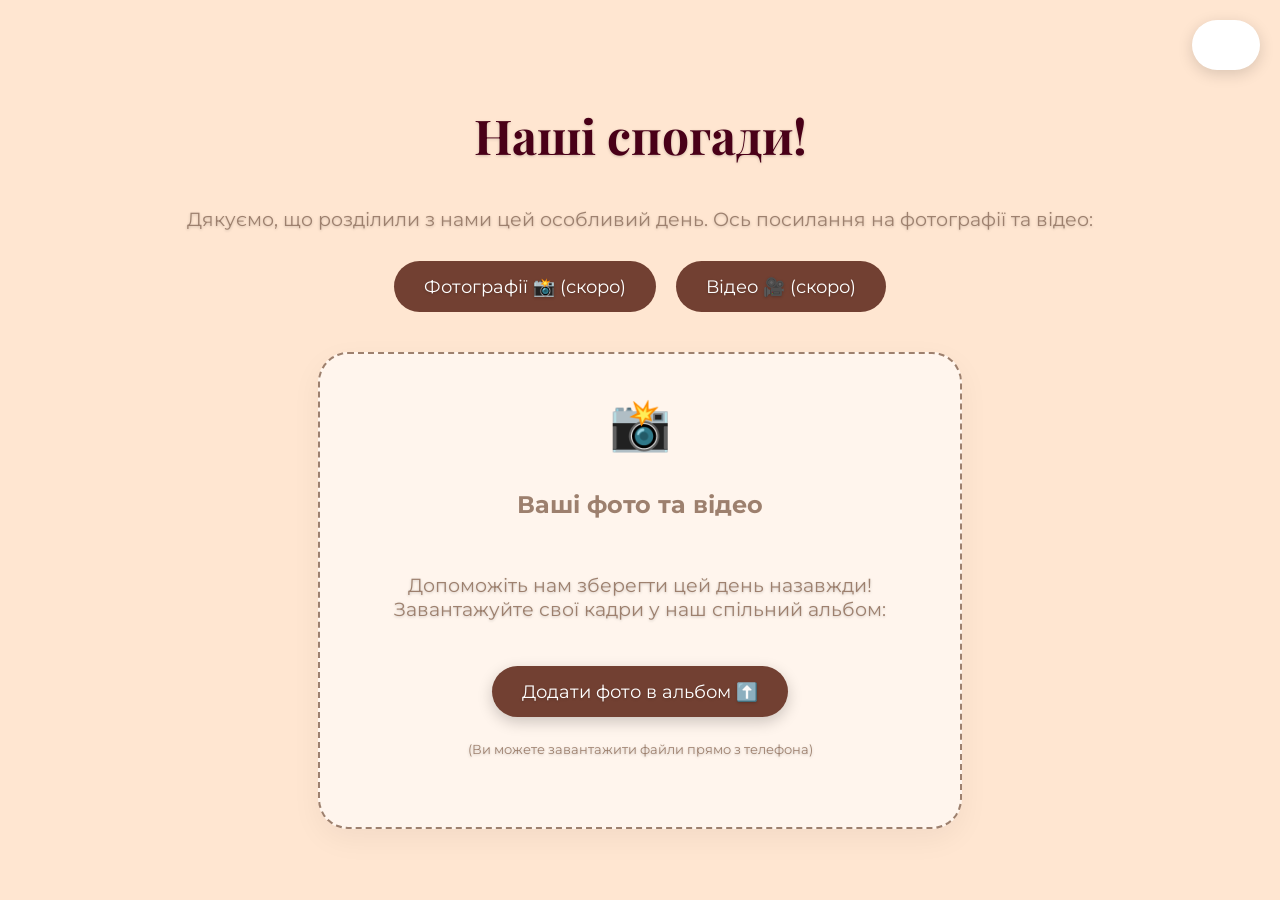
==== index.html @ 7094b317 "Update style.css" ====
<!DOCTYPE html>
<html lang="uk">
<head>
<meta charset="UTF-8">
<meta name="viewport" content="width=device-width, initial-scale=1.0">
<meta name="description" content="Запрошення на весілля Олександра та Альони. 10 жовтня 2026 року в Харкові.">
<meta property="og:title" content="Весілля Олександра та Альони">
<meta property="og:description" content="Запрошуємо вас розділити з нами наш особливий день">
<meta property="og:image" content="1.jpg">
<meta property="og:type" content="website">
<title>Весілля Олександра та Альони</title>
<link rel="icon" href="data:image/svg+xml,<svg xmlns=%22http://www.w3.org/2000/svg%22 viewBox=%220 0 100 100%22><text y=%22.9em%22 font-size=%2290%22>💍</text></svg>">
<link rel="preconnect" href="https://fonts.googleapis.com">
<link rel="preconnect" href="https://fonts.gstatic.com" crossorigin>
<link rel="preload" href="https://fonts.googleapis.com/css2?family=Playfair+Display:wght@400;600;700&family=Great+Vibes&family=Montserrat:wght@300;400&display=swap" as="style">
<link href="https://fonts.googleapis.com/css2?family=Playfair+Display:wght@400;600;700&family=Great+Vibes&family=Montserrat:wght@300;400&display=swap" rel="stylesheet">
<link rel="stylesheet" href="style.css">
</head>
<body>
<audio id="bgMusic" preload="none">
  <source src="alex-warren-ordinary.mp3" type="audio/mpeg">
  Ваш браузер не підтримує аудіо.
</audio>

<div id="envelope" onclick="openInvite()" role="button" tabindex="0" aria-label="Натисніть, щоб відкрити запрошення">
  <video id="envelope-bg-video" autoplay muted loop playsinline preload="auto" poster="1.jpg">
    <source src="envelope-bg.mp4" type="video/mp4">
    Ваш браузер не підтримує відео.
  </video>
  <div class="envelope-box">
    <div class="envelope-flap"></div>
    <div class="wax-seal">О&А</div>
    <div class="letter">Запрошуємо вас! <br> <span style="font-size: 0.6em; font-family: 'Montserrat';">10.10.2026</span></div>
  </div>
  <p>Натисніть, щоб відкрити запрошення</p>
</div>

<button class="music-btn" onclick="toggleMusic()" aria-label="Увімкнути або вимкнути фонову музику">🎵</button>

<div id="mainContent" style="display:none;">
  <section class="hero">
    <h1>Олександр & Альона</h1>
    <p class="script">Запрошуємо вас розділити з нами наш особливий день</p>
    <p>10 жовтня 2026 • 15:00 • м. Харків</p>
    <div id="countdown"></div>
  </section>

  <section class="fade-in">
    <h2>📍 Локація</h2>
    <div class="divider"></div>
    <p id="address-text" onclick="copyAddress()" title="Натисніть, щоб скопіювати">Ресторан Сім-Сім, м. Харків <span style="font-size:0.8em; opacity:0.7;">📋</span></p>

    <div style="margin-bottom: 20px;">
      <a href="https://www.google.com/maps/dir/?api=1&destination=50.015272,36.286023" target="_blank" rel="noopener noreferrer" class="map-btn">Google Maps 🗺️</a>
      <a href="https://waze.com/ul?ll=50.015272,36.286023&navigate=yes" target="_blank" rel="noopener noreferrer" class="map-btn">Waze 🚙</a>
      <a href="http://maps.apple.com/?daddr=50.015272,36.286023" target="_blank" rel="noopener noreferrer" class="map-btn">Apple Maps 🍏</a>
    </div>

    <div style="max-width:1200px; margin:0 auto;">
      <div class="location-grid" style="display:grid; grid-template-columns:repeat(2, 1fr); gap:20px; margin-bottom:30px;">
        <img width="1800" height="1200" src="1.jpg" class="view-img" alt="Зовнішній вигляд ресторану Сім-Сім" decoding="async" style="width:100%; height:300px; border-radius:20px; object-fit:cover; box-shadow:0 15px 40px rgba(0,0,0,0.1);">
        <img width="561" height="398" src="2.jpg" class="view-img" alt="Інтер'єр ресторану Сім-Сім" decoding="async" style="width:100%; height:300px; border-radius:20px; object-fit:cover; box-shadow:0 15px 40px rgba(0,0,0,0.1);">
      </div>
      <iframe src="https://www.google.com/maps/embed?pb=!1m18!1m12!1m3!1d2560.272!2d36.286023!3d50.015272!2m3!1f0!2f0!3f0!3m2!1i1024!2i768!4f13.1!3m3!1m2!1s0x4127a7498be85b9d%3A0xc0aa5402f02b798c!2s%D0%A1%D0%B8%D0%BC-%D0%A1%D0%B8%D0%BC!5e0!3m2!1suk!2sua!4v1740912000000!5m2!1suk!2sua" width="100%" height="300" style="border:0;border-radius:20px;" allowfullscreen loading="lazy" referrerpolicy="no-referrer-when-downgrade"></iframe>
    </div>
  </section>

  <section class="fade-in" id="timing-section">
    <h2>🕒 Таймінг</h2>
    <div class="divider"></div>
    <p>Орієнтовний розклад на день:</p>
    <ul class="timing-list" style="list-style:none; padding:0; max-width:500px; margin:0 auto; text-align:left;">
      <li class="stagger-item" style="margin: 10px 0;"><strong>13:30</strong> — Прийом гостей / фуршет</li>
      <li class="stagger-item" style="margin: 10px 0;"><strong>14:00</strong> — Початок церемонії</li>
      <li class="stagger-item" style="margin: 10px 0;"><strong>17:30</strong> — Фотосесія</li>
      <li class="stagger-item" style="margin: 10px 0;"><strong>18:30</strong> — Вечеря</li>
      <li class="stagger-item" style="margin: 10px 0;"><strong>20:00</strong> — Танці та святкування</li>
      <li class="stagger-item" style="margin: 10px 0;"><strong>21:30</strong> — Завершення святкування</li>
    </ul>
  </section>

  <section class="fade-in">
    <h2>📷 Our history</h2>
    <div class="divider"></div>
    <div class="gallery history-gallery">
      <img width="960" height="1280" data-src="photo1.jpg" class="view-img lazy" alt="Фото з нашої історії 1" loading="lazy" decoding="async">
      <img width="960" height="1280" data-src="photo2.jpg" class="view-img lazy" alt="Фото з нашої історії 2" loading="lazy" decoding="async">
      <img width="1280" height="960" data-src="photo3.jpg" class="view-img lazy" alt="Фото з нашої історії 3" loading="lazy" decoding="async">
      <img width="960" height="1280" data-src="photo4.jpg" class="view-img lazy" alt="Фото з нашої історії 4" loading="lazy" decoding="async">
      <img width="960" height="1280" data-src="photo5.jpg" class="view-img lazy" alt="Фото з нашої історії 5" loading="lazy" decoding="async">
      <img width="960" height="1280" data-src="photo6.jpg" class="view-img lazy" alt="Фото з нашої історії 6" loading="lazy" decoding="async">
    </div>
  </section>

  <section class="dress-code fade-in">
    <h2>Dress Code</h2>
    <div class="divider"></div>
    <p>Будемо раді бачити вас у теплих винно-карамельних відтінках.</p>
    <div class="palette">
      <div><div class="color-box" style="background:#ffe6d1;"></div><div class="color-name">Vanilla</div></div>
      <div><div class="color-box" style="background:#9d806e;"></div><div class="color-name">Almond</div></div>
      <div><div class="color-box" style="background:#724032;"></div><div class="color-name">Coffee</div></div>
      <div><div class="color-box" style="background:#490018;"></div><div class="color-name">Cabernet</div></div>
      <div><div class="color-box" style="background:#320010;"></div><div class="color-name">Deep Oak</div></div>
    </div>
    <p style="margin-top:40px;">Приклади стилю:</p>
    <div class="gallery" style="max-width:1000px; margin:20px auto;">
      <img width="900" height="1600" data-src="vanilla.jpg" class="style-img lazy" alt="Приклад дрес-коду у відтінку Vanilla" loading="lazy" decoding="async">
      <img width="900" height="1600" data-src="almond.jpg" class="style-img lazy" alt="Приклад дрес-коду у відтінку Almond" loading="lazy" decoding="async">
      <img width="900" height="1600" data-src="coffee.jpg" class="style-img lazy" alt="Приклад дрес-коду у відтінку Coffee" loading="lazy" decoding="async">
      <img width="900" height="1600" data-src="cabernet.jpg" class="style-img lazy" alt="Приклад дрес-коду у відтінку Cabernet" loading="lazy" decoding="async">
      <img width="900" height="1600" data-src="deep-oak.jpg" class="style-img lazy" alt="Приклад дрес-коду у відтінку Deep Oak" loading="lazy" decoding="async">
      <img width="902" height="1600" data-src="style.jpg" class="style-img lazy" alt="Загальний приклад стилю дрес-коду" loading="lazy" decoding="async">
    </div>
    <p style="margin-top:40px;">Будь ласка, уникайте яскравих неонових кольорів 🤍</p>
  </section>

  <section class="fade-in">
    <h2>🎁 Наші побажання дуже прості:</h2>
    <div class="divider"></div>
    <p>Якщо хочете зробити приємний сюрприз, ось кілька ідей:</p>
    <ul style="list-style:none; padding:0; max-width:500px; margin:0 auto; text-align:left;">
      <li style="margin: 10px 0;">• Конверт — замість тостера, блендера і третього сервізу 😄</li>
      <li style="margin: 10px 0;">• Гроші — щоб було, що згадувати після весілля.</li>
      <li style="margin: 10px 0;">• Трошки фінансів — на мрії та пригоди</li>
      <li style="margin: 10px 0;">• І ще трішки — «про запас»</li>
    </ul>
    <p style="margin-top:20px;">Дякуємо за вашу увагу та підтримку 🤍</p>
  </section>

  <section class="fade-in">
    <h2>🥂 Підтвердження присутності</h2>
    <div class="divider"></div>
    <form id="rsvpForm">
      <input type="text" name="name" placeholder="Ім'я та прізвище" required>
      <select name="attendance" required>
        <option value="">Чи будете ви присутні?</option>
        <option value="yes">Так, із задоволенням 🤍</option>
        <option value="no">На жаль, не зможу</option>
      </select>
      <div id="alcohol-wrapper" class="alcohol-wrapper-content">
        <p style="margin: 0 0 10px; font-size: 14px; color: #666;">Який алкоголь ви будете пити? (можна декілька)</p>
        <div class="alcohol-grid">
          <label class="alcohol-label"><input type="checkbox" name="alcohol" value="Вино"> Вино 🍷</label>
          <label class="alcohol-label"><input type="checkbox" name="alcohol" value="Шампанське"> Шампанське 🥂</label>
          <label class="alcohol-label"><input type="checkbox" name="alcohol" value="Горілка"> Горілка</label>
          <label class="alcohol-label"><input type="checkbox" name="alcohol" value="Віскі"> Віскі 🥃</label>
          <label class="alcohol-label"><input type="checkbox" name="alcohol" value="Коньяк"> Коньяк</label>
          <label class="alcohol-label"><input type="checkbox" name="alcohol" value="Без алкоголю"> Без алкоголю</label>
        </div>
      </div>
      <textarea name="wishes" placeholder="Ваші побажання"></textarea>
      <button type="submit" aria-label="Надіслати підтвердження присутності">Надіслати</button>
    </form>
    <p id="thanks" style="display:none;text-align:center;margin-top:20px;color:var(--cabernet);">Дякуємо 🤍</p>
  </section>

  <footer>
    <div style="text-align: center; margin-bottom: 20px;">
      <a href="https://www.instagram.com/sasha_zadorozhniy?igsh=MXZ5NHBuYXBrNDhoMA==" target="_blank" rel="noopener noreferrer" style="margin: 0 10px; color: white; text-decoration: none;">@alexander</a>
      <a href="https://www.instagram.com/alonka_dm?igsh=MTBsMmFjc3cxM2tucQ==" target="_blank" rel="noopener noreferrer" style="margin: 0 10px; color: white; text-decoration: none;">@alyona</a>
      <span style="margin: 0 10px; color: white;">To be continued...</span>
    </div>
    З любов’ю, Олександр та Альона • 2026
  </footer>
</div>

<div id="lightbox" class="lightbox">
  <span class="close" onclick="closeLightbox()">&times;</span>
  <a class="prev" onclick="changeSlide(-1)">&#10094;</a>
  <a class="next" onclick="changeSlide(1)">&#10095;</a>
  <img id="lightbox-img" alt="Збільшене фото">
</div>

<div id="toast">Адресу скопійовано!</div>
<button id="scrollTopBtn" title="Вгору">↑</button>
<script src="script.js" defer></script>
</body>
</html>
---- style.css ----
:root{--vanilla:#ffe6d1;--almond:#9d806e;--coffee:#724032;--cabernet:#490018;--deep:#320010}body{margin:0;font-family:'Montserrat',sans-serif;background:var(--vanilla);color:var(--almond);overflow-x:hidden;scroll-behavior:smooth}@media (prefers-color-scheme:dark){:root{--vanilla:#1a1a1a;--almond:#d4b8a5}body{background-color:#121212;color:#e0e0e0}#envelope{background-color:#1a1a1a}#countdown div{background:#252525;color:#d4b8a5}.alcohol-label,input,select,textarea{background:#2c2c2c;color:white;border-color:#444}}body::before{content:"";position:fixed;inset:0;background:radial-gradient(rgba(0,0,0,0.03) 1px,transparent 1px);background-size:4px 4px;pointer-events:none}#envelope{position:fixed;inset:0;background:linear-gradient(180deg,rgba(255,255,255,0.96),rgba(255,255,255,0.88));display:flex;justify-content:center;align-items:center;flex-direction:column;z-index:10005;cursor:pointer;transition:opacity 1s ease;perspective:1200px;overflow:hidden;backdrop-filter:blur(12px);border:1px solid rgba(255,255,255,0.9);box-shadow:0 40px 90px rgba(0,0,0,0.18)}#envelope-bg-video{position:absolute;inset:0;width:100%;height:100%;object-fit:cover;opacity:0.22;filter:brightness(1.05) saturate(0.75);pointer-events:none;z-index:0}.envelope-box{width:340px;height:220px;background:linear-gradient(180deg,#fef9f4 0%,#fffdf9 45%,#f8efe6 100%);border-radius:28px;position:relative;box-shadow:0 35px 85px rgba(0,0,0,0.22);animation:sway 4s ease-in-out infinite;overflow:hidden;transform-style:preserve-3d}.envelope-box::before{content:"";position:absolute;inset:0;background:radial-gradient(circle at top center,rgba(255,255,255,0.75),transparent 45%);pointer-events:none;mix-blend-mode:soft-light;z-index:1}.envelope-flap{content:"";position:absolute;top:0;left:0;width:100%;height:100%;background:linear-gradient(135deg,#8f5f3c 0%,#5c3122 100%);clip-path:polygon(0 0,100% 0,50% 50%);transition:transform 0.8s ease;transform-origin:top;z-index:2;box-shadow:inset 0 8px 24px rgba(0,0,0,0.18)}.envelope-flap::after{content:"";position:absolute;top:18%;left:12%;width:76%;height:24%;background:rgba(255,255,255,0.16);filter:blur(4px);pointer-events:none}.wax-seal{position:absolute;top:50%;left:50%;transform:translate(-50%,-20%);width:64px;height:64px;background:radial-gradient(circle at 30% 30%,#f8d78b 0%,#d69a3c 35%,#7a3f1b 100%);border-radius:50% 48% 52% 47% / 47% 53% 48% 52%;display:flex;align-items:center;justify-content:center;font-family:'Great Vibes',cursive;font-size:20px;font-weight:bold;color:#4d1a06;text-shadow:0.5px 0.5px 0 rgba(255,255,255,0.35);box-shadow:0 12px 20px rgba(0,0,0,0.28),inset 0 3px 8px rgba(255,255,255,0.5);z-index:3;transition:opacity 0.4s ease;animation:sealPulse 2.2s infinite ease-in-out;border:1px solid rgba(0,0,0,0.12)}.wax-seal::before{content:"";position:absolute;top:16%;left:16%;width:40%;height:16%;background:rgba(255,255,255,0.55);border-radius:50%;filter:blur(1px);pointer-events:none}.wax-seal::after{content:"";position:absolute;top:50%;left:50%;width:80%;height:80%;border-radius:50%;box-shadow:inset 0 10px 30px rgba(0,0,0,0.1);pointer-events:none}@keyframes sealPulse{0%{transform:translate(-50%,-20%) scale(1);box-shadow:inset 0 0 12px rgba(0,0,0,0.3),0 6px 15px rgba(0,0,0,0.4)}50%{transform:translate(-50%,-20%) scale(1.1);box-shadow:0 0 20px rgba(255,215,0,0.5),0 10px 30px rgba(0,0,0,0.4)}100%{transform:translate(-50%,-20%) scale(1);box-shadow:inset 0 0 12px rgba(0,0,0,0.3),0 6px 15px rgba(0,0,0,0.4)}}@keyframes sway{0%,100%{transform:rotate(0deg)}25%{transform:rotate(1.5deg)}75%{transform:rotate(-1.5deg)}}#envelope.open .envelope-flap{transform:rotateX(180deg)}#envelope.open .wax-seal{opacity:0;animation:none}#envelope.open .envelope-box{animation:none}.letter{position:absolute;top:14px;left:18px;right:18px;bottom:14px;background:linear-gradient(180deg,#fffdfa,#f7efe7);border-radius:20px;z-index:1;transition:transform 1s ease-in-out,opacity 0.5s;opacity:0;display:flex;flex-direction:column;align-items:center;justify-content:center;padding:24px;box-shadow:0 20px 35px rgba(0,0,0,0.16);color:var(--cabernet);font-family:'Great Vibes',cursive;font-size:24px;text-align:center;letter-spacing:0.8px;border:1px solid rgba(0,0,0,0.06);background-image:radial-gradient(circle at top left,rgba(255,255,255,0.9),transparent 25%)}#envelope.open .letter{opacity:1;transform:translateY(-140px) scale(1.05)}#envelope p{margin-top:20px;letter-spacing:2px;color:var(--deep)}.petal{position:fixed;top:-10px;width:12px;height:12px;background:var(--cabernet);opacity:0.6;border-radius:50%;animation:fall linear infinite}@keyframes fall{to{transform:translateY(110vh) rotate(360deg)}}.confetti{position:fixed;width:8px;height:8px;z-index:10002;pointer-events:none;animation:burst 1s ease-out forwards}@keyframes burst{0%{transform:translate(0,0) rotate(0deg);opacity:1}100%{transform:translate(var(--tx),var(--ty)) rotate(720deg);opacity:0}}.hero{background:var(--almond);color:var(--vanilla);padding:180px 20px;text-align:center}h1{font-family:'Playfair Display',serif;font-size:60px;letter-spacing:2px;color:var(--vanilla);margin:0;text-shadow:0 3px 8px rgba(0,0,0,0.4)}.script{font-family:'Great Vibes',cursive;font-size:48px;margin-top:30px;color:var(--vanilla)}.hero p{font-size:30px;margin:10px 0;color:var(--vanilla)}.calendar-btn{display:inline-block;margin-top:15px;padding:8px 16px;border:1px solid var(--vanilla);border-radius:20px;color:var(--vanilla);text-decoration:none;font-size:14px;background:rgba(255,255,255,0.1);transition:0.3s;cursor:pointer}.calendar-btn:hover{background:var(--vanilla);color:var(--almond)}@keyframes pulse{0%{transform:scale(1);box-shadow:0 0 0 0 rgba(255,230,209,0.7)}70%{transform:scale(1.05);box-shadow:0 0 0 15px rgba(255,230,209,0)}100%{transform:scale(1);box-shadow:0 0 0 0 rgba(255,230,209,0)}}.map-btn{display:inline-block;padding:8px 16px;margin:5px;background:var(--coffee);color:white;border-radius:20px;text-decoration:none;font-size:14px;transition:0.3s}.map-btn:hover{background:var(--cabernet);transform:translateY(-2px)}#address-text{cursor:pointer;transition:transform 0.2s,color 0.2s;display:inline-block}#address-text:hover{transform:scale(1.05);color:var(--cabernet)}#toast{visibility:hidden;min-width:250px;margin-left:-125px;background-color:var(--deep);color:#fff;text-align:center;border-radius:50px;padding:16px;position:fixed;z-index:10001;left:50%;bottom:30px;font-size:16px;box-shadow:0 5px 15px rgba(0,0,0,0.3);opacity:0;transition:opacity 0.5s,bottom 0.5s}#toast.show{visibility:visible;opacity:1;bottom:50px}#scrollTopBtn{position:fixed;bottom:30px;right:30px;width:50px;height:50px;background:var(--cabernet);color:white;border:none;border-radius:50%;font-size:24px;cursor:pointer;box-shadow:0 4px 12px rgba(0,0,0,0.3);z-index:998;opacity:0;visibility:hidden;transition:opacity 0.3s,visibility 0.3s,transform 0.3s,background 0.3s;display:flex;align-items:center;justify-content:center}#scrollTopBtn.show{opacity:1;visibility:visible}#scrollTopBtn:hover{background:var(--deep);transform:translateY(-5px)}section{padding:120px 20px;text-align:center}.divider{width:80px;height:2px;background:var(--coffee);margin:40px auto}#countdown{margin-top:40px;font-size:22px;letter-spacing:2px;display:flex;justify-content:center;gap:30px;flex-wrap:wrap}#countdown div{background:white;padding:20px 25px;border-radius:20px;box-shadow:0 10px 30px rgba(0,0,0,0.1);min-width:90px;color:var(--almond)}#countdown span{display:block;font-size:28px;font-weight:600}.gallery{display:grid;grid-template-columns:repeat(auto-fit,minmax(250px,1fr));gap:20px;max-width:1000px;margin:0 auto;perspective:1000px}.gallery img{width:100%;border-radius:20px;box-shadow:0 15px 40px rgba(0,0,0,0.1);transition:transform 0.1s ease-out;cursor:pointer;transform-origin:center}.gallery img:hover{transform:scale(1.05)}.dress-code{background:var(--coffee);color:var(--vanilla)}.palette{display:flex;justify-content:center;gap:20px;flex-wrap:wrap;margin-top:40px}.color-box{width:120px;height:120px;border-radius:20px;box-shadow:0 10px 25px rgba(0,0,0,0.2)}.color-name{margin-top:10px;font-size:14px;letter-spacing:1px}form{max-width:500px;margin:0 auto;text-align:left}input,select,textarea{width:100%;padding:14px;margin:10px 0 20px;border-radius:12px;border:1px solid #ddd}form label{display:block;margin-top:15px;margin-bottom:5px}.dress-code .gallery{max-width:1000px;margin:20px auto}.dress-code-note{margin-top:40px}.wishes-list{list-style:none;padding:0;max-width:500px;margin:0 auto;text-align:left}.wishes-list li{margin:10px 0}.wishes-thanks{margin-top:20px}.alcohol-grid{display:grid;grid-template-columns:repeat(2,1fr);gap:10px;margin-bottom:20px}.alcohol-label{display:flex;align-items:center;background:white;padding:10px;border-radius:12px;border:1px solid #ddd;cursor:pointer;font-size:14px;transition:0.2s}.alcohol-label:hover{border-color:var(--cabernet);background:#fff5f0}.alcohol-wrapper-content{max-height:0;overflow:hidden;transition:max-height 0.5s ease-out,opacity 0.5s;opacity:0}.alcohol-wrapper-content.show{max-height:500px;opacity:1}.alcohol-prompt{margin:0 0 10px;font-size:14px;color:#666}.alcohol-label input{width:auto;margin:0 10px 0 0;height:auto;padding:0}button{padding:15px 40px;border:none;border-radius:40px;background:var(--cabernet);color:white;cursor:pointer;transition:0.3s}button:hover{background:var(--deep);transform:translateY(-3px)}footer div{text-align:center;margin-bottom:20px}.footer-link,.footer-text{margin:0 10px;color:white;text-decoration:none}.music-btn{position:fixed;top:20px;right:20px;background:white;border:1px solid #ddd;padding:10px 16px;border-radius:50%;cursor:pointer;color:var(--deep);font-size:20px;box-shadow:0 4px 12px rgba(0,0,0,0.15);z-index:1000}.music-btn:hover{transform:scale(1.1);box-shadow:0 6px 20px rgba(0,0,0,0.2)}.lightbox{display:none;position:fixed;z-index:10000;left:0;top:0;width:100%;height:100%;background-color:rgba(0,0,0,0.9);justify-content:center;align-items:center;opacity:0;transition:opacity 0.3s ease}.lightbox.show{opacity:1}.lightbox img{max-width:90%;max-height:90%;object-fit:contain}.close{position:absolute;top:20px;right:30px;color:white;font-size:40px;font-weight:bold;cursor:pointer}.prev,.next{cursor:pointer;position:absolute;top:50%;width:auto;padding:16px;margin-top:-50px;color:white;font-weight:bold;font-size:30px;transition:0.6s ease;border-radius:0 3px 3px 0;user-select:none;z-index:10001;text-decoration:none}.next{right:0;border-radius:3px 0 0 3px}.prev{left:0;border-radius:3px 0 0 3px}.prev:hover,.next:hover{background-color:rgba(0,0,0,0.8)}@media (max-width:768px){.envelope-box{width:280px;height:180px}.hero{padding:120px 20px}h1{font-size:40px}.script{font-size:32px}.hero p{font-size:20px}section{padding:80px 20px}#countdown{gap:15px;font-size:18px}#countdown div{padding:15px 20px;min-width:70px}#countdown span{font-size:24px}.gallery{grid-template-columns:repeat(auto-fit,minmax(200px,1fr));gap:15px}.palette{gap:15px}.color-box{width:80px;height:80px}.color-name{font-size:12px}footer{padding:40px 20px}.music-btn{top:10px;right:10px;padding:8px 12px;font-size:16px}}@media (max-width:480px){.envelope-box{width:250px;height:160px}h1{font-size:32px}.script{font-size:28px}.hero p{font-size:18px}section{padding:60px 15px}#countdown{flex-direction:column;gap:10px}#countdown div{padding:10px 15px;min-width:60px}#countdown span{font-size:20px}.gallery{grid-template-columns:repeat(auto-fit,minmax(150px,1fr));gap:10px}.palette{gap:10px}.color-box{width:60px;height:60px}.color-name{font-size:10px}button{padding:12px 30px}footer{padding:30px 15px;font-size:14px}.location-grid{grid-template-columns:1fr !important}.music-btn{padding:12px 16px;font-size:18px}.close{right:35px;font-size:80px}}.fade-in{opacity:0;transform:translateY(30px);transition:opacity 0.8s ease-out,transform 0.8s ease-out}.fade-in.visible{opacity:1;transform:translateY(0)}.hero h1,.hero p,.hero .script{animation:slideUp 1s ease-out}@keyframes slideUp{from{opacity:0;transform:translateY(50px)}to{opacity:1;transform:translateY(0)}}.countdown-item{animation:bounceIn 4s ease-out;animation-delay:calc(var(--i) * 0.5s);animation-fill-mode:both}@keyframes bounceIn{0%{opacity:0;transform:scale(0.3)}50%{opacity:1;transform:scale(1.05)}70%{transform:scale(0.9)}100%{opacity:1;transform:scale(1)}}.stagger-item{opacity:0;transform:translateX(-20px);transition:all 0.5s ease-out}.visible .stagger-item{opacity:1;transform:translateX(0)}.stagger-item:nth-child(1){transition-delay:0.1s}.stagger-item:nth-child(2){transition-delay:0.2s}.stagger-item:nth-child(3){transition-delay:0.3s}.stagger-item:nth-child(4){transition-delay:0.4s}.stagger-item:nth-child(5){transition-delay:0.5s}.stagger-item:nth-child(6){transition-delay:0.6s}img{height:auto}.manual-memories-btn{position:fixed;bottom:90px;right:20px;z-index:1001;padding:10px 18px;background-color:#724032;color:#fff;border:none;border-radius:50px;cursor:pointer;box-shadow:0 4px 12px rgba(0,0,0,0.3);font-family:inherit;font-size:14px;transition:transform 0.2s ease}
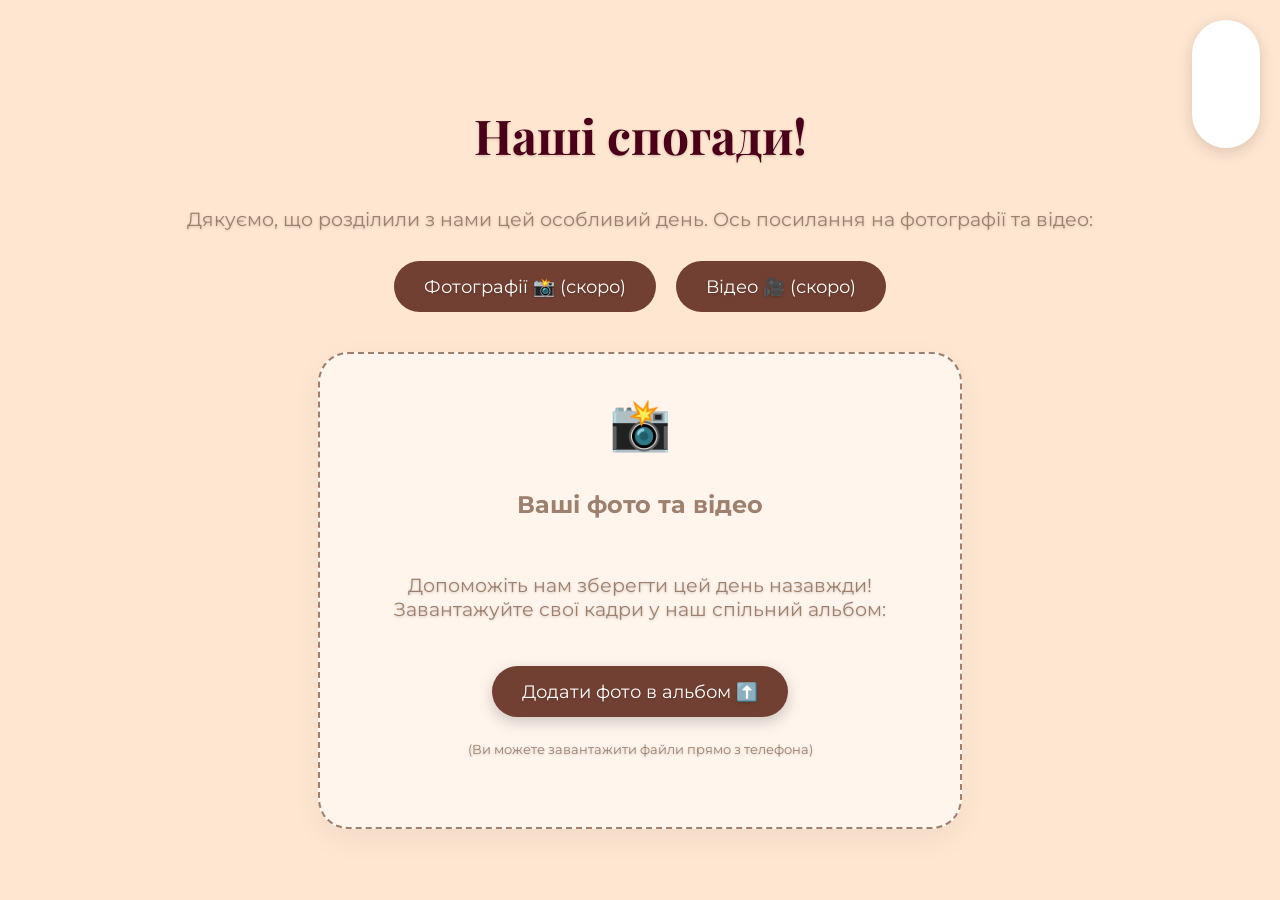
==== commit 2aed40d0: "Update script.js" ====
--- a/index.html
+++ b/index.html
@@ -17,20 +17,28 @@
 <link rel="stylesheet" href="style.css">
 </head>
 <body>
-<audio id="bgMusic" preload="none">
+<audio id="bgMusic" preload="auto" autoplay loop muted playsinline>
   <source src="alex-warren-ordinary.mp3" type="audio/mpeg">
   Ваш браузер не підтримує аудіо.
 </audio>
 
-<div id="envelope" onclick="openInvite()" role="button" tabindex="0" aria-label="Натисніть, щоб відкрити запрошення">
-  <video id="envelope-bg-video" autoplay muted loop playsinline preload="auto" poster="1.jpg">
+<!-- Відео на весь екран спочатку -->
+<div id="intro-video-container" style="position: fixed; top: 0; left: 0; width: 100%; height: 100%; background: #000; display: flex; align-items: center; justify-content: center; z-index: 1000;">
+  <video id="intro-video" style="width: 100%; height: 100%; object-fit: cover;" autoplay muted playsinline preload="auto">
+    <source src="envelope-bg.mp4" type="video/mp4">
+    Ваш браузер не підтримує відео.
+  </video>
+</div>
+
+<div id="envelope" onclick="openInvite()" role="button" tabindex="0" aria-label="Натисніть, щоб відкрити запрошення" style="display: none;">
+  <video id="envelope-bg-video" autoplay muted loop playsinline preload="auto">
     <source src="envelope-bg.mp4" type="video/mp4">
     Ваш браузер не підтримує відео.
   </video>
   <div class="envelope-box">
     <div class="envelope-flap"></div>
     <div class="wax-seal">О&А</div>
-    <div class="letter">Запрошуємо вас! <br> <span style="font-size: 0.6em; font-family: 'Montserrat';">10.10.2026</span></div>
+    <!-- <div class="letter">Запрошуємо вас! <br> <span style="font-size: 0.6em; font-family: 'Montserrat';">10.10.2026</span></div> -->
   </div>
   <p>Натисніть, щоб відкрити запрошення</p>
 </div>
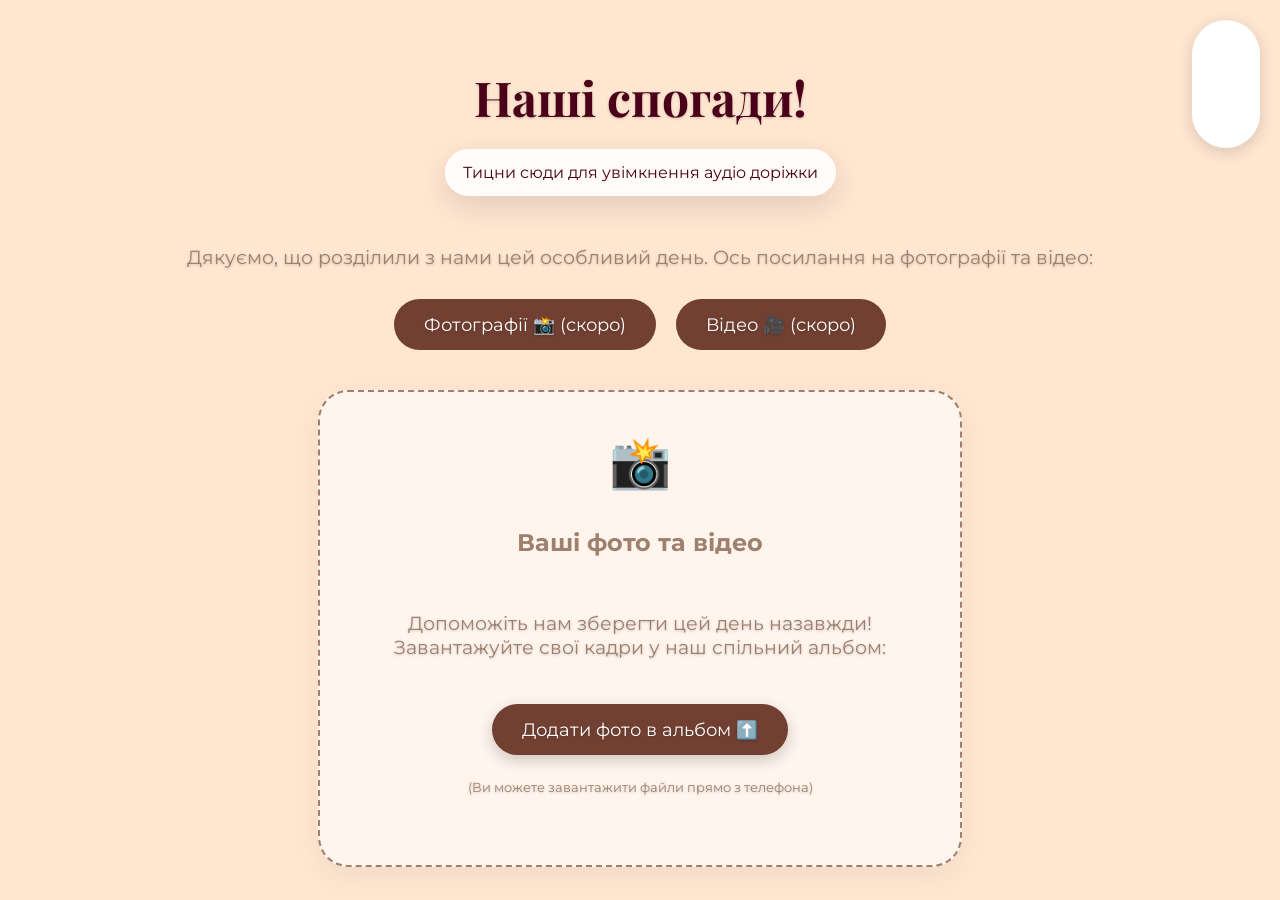
==== commit d050f35f: "Update google-apps-script-new.gs" ====
--- a/index.html
+++ b/index.html
@@ -28,6 +28,7 @@
     <source src="envelope-bg.mp4" type="video/mp4">
     Ваш браузер не підтримує відео.
   </video>
+  <div class="intro-audio-hint">Тицни сюди для увімкнення аудіо доріжки</div>
 </div>
 
 <div id="envelope" onclick="openInvite()" role="button" tabindex="0" aria-label="Натисніть, щоб відкрити запрошення" style="display: none;">
--- a/style.css
+++ b/style.css
@@ -1 +1 @@
-:root{--vanilla:#ffe6d1;--almond:#9d806e;--coffee:#724032;--cabernet:#490018;--deep:#320010}body{margin:0;font-family:'Montserrat',sans-serif;background:var(--vanilla);color:var(--almond);overflow-x:hidden;scroll-behavior:smooth}@media (prefers-color-scheme:dark){:root{--vanilla:#1a1a1a;--almond:#d4b8a5}body{background-color:#121212;color:#e0e0e0}#envelope{background-color:#1a1a1a}#countdown div{background:#252525;color:#d4b8a5}.alcohol-label,input,select,textarea{background:#2c2c2c;color:white;border-color:#444}}body::before{content:"";position:fixed;inset:0;background:radial-gradient(rgba(0,0,0,0.03) 1px,transparent 1px);background-size:4px 4px;pointer-events:none}#envelope{position:fixed;inset:0;background:linear-gradient(180deg,rgba(255,255,255,0.96),rgba(255,255,255,0.88));display:flex;justify-content:center;align-items:center;flex-direction:column;z-index:10005;cursor:pointer;transition:opacity 1s ease;perspective:1200px;overflow:hidden;backdrop-filter:blur(12px);border:1px solid rgba(255,255,255,0.9);box-shadow:0 40px 90px rgba(0,0,0,0.18)}#envelope-bg-video{position:absolute;inset:0;width:100%;height:100%;object-fit:cover;opacity:0.22;filter:brightness(1.05) saturate(0.75);pointer-events:none;z-index:0}.envelope-box{width:340px;height:220px;background:linear-gradient(180deg,#fef9f4 0%,#fffdf9 45%,#f8efe6 100%);border-radius:28px;position:relative;box-shadow:0 35px 85px rgba(0,0,0,0.22);animation:sway 4s ease-in-out infinite;overflow:hidden;transform-style:preserve-3d}.envelope-box::before{content:"";position:absolute;inset:0;background:radial-gradient(circle at top center,rgba(255,255,255,0.75),transparent 45%);pointer-events:none;mix-blend-mode:soft-light;z-index:1}.envelope-flap{content:"";position:absolute;top:0;left:0;width:100%;height:100%;background:linear-gradient(135deg,#8f5f3c 0%,#5c3122 100%);clip-path:polygon(0 0,100% 0,50% 50%);transition:transform 0.8s ease;transform-origin:top;z-index:2;box-shadow:inset 0 8px 24px rgba(0,0,0,0.18)}.envelope-flap::after{content:"";position:absolute;top:18%;left:12%;width:76%;height:24%;background:rgba(255,255,255,0.16);filter:blur(4px);pointer-events:none}.wax-seal{position:absolute;top:50%;left:50%;transform:translate(-50%,-20%);width:64px;height:64px;background:radial-gradient(circle at 30% 30%,#f8d78b 0%,#d69a3c 35%,#7a3f1b 100%);border-radius:50% 48% 52% 47% / 47% 53% 48% 52%;display:flex;align-items:center;justify-content:center;font-family:'Great Vibes',cursive;font-size:20px;font-weight:bold;color:#4d1a06;text-shadow:0.5px 0.5px 0 rgba(255,255,255,0.35);box-shadow:0 12px 20px rgba(0,0,0,0.28),inset 0 3px 8px rgba(255,255,255,0.5);z-index:3;transition:opacity 0.4s ease;animation:sealPulse 2.2s infinite ease-in-out;border:1px solid rgba(0,0,0,0.12)}.wax-seal::before{content:"";position:absolute;top:16%;left:16%;width:40%;height:16%;background:rgba(255,255,255,0.55);border-radius:50%;filter:blur(1px);pointer-events:none}.wax-seal::after{content:"";position:absolute;top:50%;left:50%;width:80%;height:80%;border-radius:50%;box-shadow:inset 0 10px 30px rgba(0,0,0,0.1);pointer-events:none}@keyframes sealPulse{0%{transform:translate(-50%,-20%) scale(1);box-shadow:inset 0 0 12px rgba(0,0,0,0.3),0 6px 15px rgba(0,0,0,0.4)}50%{transform:translate(-50%,-20%) scale(1.1);box-shadow:0 0 20px rgba(255,215,0,0.5),0 10px 30px rgba(0,0,0,0.4)}100%{transform:translate(-50%,-20%) scale(1);box-shadow:inset 0 0 12px rgba(0,0,0,0.3),0 6px 15px rgba(0,0,0,0.4)}}@keyframes sway{0%,100%{transform:rotate(0deg)}25%{transform:rotate(1.5deg)}75%{transform:rotate(-1.5deg)}}#envelope.open .envelope-flap{transform:rotateX(180deg)}#envelope.open .wax-seal{opacity:0;animation:none}#envelope.open .envelope-box{animation:none}.letter{position:absolute;top:14px;left:18px;right:18px;bottom:14px;background:linear-gradient(180deg,#fffdfa,#f7efe7);border-radius:20px;z-index:1;transition:transform 1s ease-in-out,opacity 0.5s;opacity:0;display:flex;flex-direction:column;align-items:center;justify-content:center;padding:24px;box-shadow:0 20px 35px rgba(0,0,0,0.16);color:var(--cabernet);font-family:'Great Vibes',cursive;font-size:24px;text-align:center;letter-spacing:0.8px;border:1px solid rgba(0,0,0,0.06);background-image:radial-gradient(circle at top left,rgba(255,255,255,0.9),transparent 25%)}#envelope.open .letter{opacity:1;transform:translateY(-140px) scale(1.05)}#envelope p{margin-top:20px;letter-spacing:2px;color:var(--deep)}.petal{position:fixed;top:-10px;width:12px;height:12px;background:var(--cabernet);opacity:0.6;border-radius:50%;animation:fall linear infinite}@keyframes fall{to{transform:translateY(110vh) rotate(360deg)}}.confetti{position:fixed;width:8px;height:8px;z-index:10002;pointer-events:none;animation:burst 1s ease-out forwards}@keyframes burst{0%{transform:translate(0,0) rotate(0deg);opacity:1}100%{transform:translate(var(--tx),var(--ty)) rotate(720deg);opacity:0}}.hero{background:var(--almond);color:var(--vanilla);padding:180px 20px;text-align:center}h1{font-family:'Playfair Display',serif;font-size:60px;letter-spacing:2px;color:var(--vanilla);margin:0;text-shadow:0 3px 8px rgba(0,0,0,0.4)}.script{font-family:'Great Vibes',cursive;font-size:48px;margin-top:30px;color:var(--vanilla)}.hero p{font-size:30px;margin:10px 0;color:var(--vanilla)}.calendar-btn{display:inline-block;margin-top:15px;padding:8px 16px;border:1px solid var(--vanilla);border-radius:20px;color:var(--vanilla);text-decoration:none;font-size:14px;background:rgba(255,255,255,0.1);transition:0.3s;cursor:pointer}.calendar-btn:hover{background:var(--vanilla);color:var(--almond)}@keyframes pulse{0%{transform:scale(1);box-shadow:0 0 0 0 rgba(255,230,209,0.7)}70%{transform:scale(1.05);box-shadow:0 0 0 15px rgba(255,230,209,0)}100%{transform:scale(1);box-shadow:0 0 0 0 rgba(255,230,209,0)}}.map-btn{display:inline-block;padding:8px 16px;margin:5px;background:var(--coffee);color:white;border-radius:20px;text-decoration:none;font-size:14px;transition:0.3s}.map-btn:hover{background:var(--cabernet);transform:translateY(-2px)}#address-text{cursor:pointer;transition:transform 0.2s,color 0.2s;display:inline-block}#address-text:hover{transform:scale(1.05);color:var(--cabernet)}#toast{visibility:hidden;min-width:250px;margin-left:-125px;background-color:var(--deep);color:#fff;text-align:center;border-radius:50px;padding:16px;position:fixed;z-index:10001;left:50%;bottom:30px;font-size:16px;box-shadow:0 5px 15px rgba(0,0,0,0.3);opacity:0;transition:opacity 0.5s,bottom 0.5s}#toast.show{visibility:visible;opacity:1;bottom:50px}#scrollTopBtn{position:fixed;bottom:30px;right:30px;width:50px;height:50px;background:var(--cabernet);color:white;border:none;border-radius:50%;font-size:24px;cursor:pointer;box-shadow:0 4px 12px rgba(0,0,0,0.3);z-index:998;opacity:0;visibility:hidden;transition:opacity 0.3s,visibility 0.3s,transform 0.3s,background 0.3s;display:flex;align-items:center;justify-content:center}#scrollTopBtn.show{opacity:1;visibility:visible}#scrollTopBtn:hover{background:var(--deep);transform:translateY(-5px)}section{padding:120px 20px;text-align:center}.divider{width:80px;height:2px;background:var(--coffee);margin:40px auto}#countdown{margin-top:40px;font-size:22px;letter-spacing:2px;display:flex;justify-content:center;gap:30px;flex-wrap:wrap}#countdown div{background:white;padding:20px 25px;border-radius:20px;box-shadow:0 10px 30px rgba(0,0,0,0.1);min-width:90px;color:var(--almond)}#countdown span{display:block;font-size:28px;font-weight:600}.gallery{display:grid;grid-template-columns:repeat(auto-fit,minmax(250px,1fr));gap:20px;max-width:1000px;margin:0 auto;perspective:1000px}.gallery img{width:100%;border-radius:20px;box-shadow:0 15px 40px rgba(0,0,0,0.1);transition:transform 0.1s ease-out;cursor:pointer;transform-origin:center}.gallery img:hover{transform:scale(1.05)}.dress-code{background:var(--coffee);color:var(--vanilla)}.palette{display:flex;justify-content:center;gap:20px;flex-wrap:wrap;margin-top:40px}.color-box{width:120px;height:120px;border-radius:20px;box-shadow:0 10px 25px rgba(0,0,0,0.2)}.color-name{margin-top:10px;font-size:14px;letter-spacing:1px}form{max-width:500px;margin:0 auto;text-align:left}input,select,textarea{width:100%;padding:14px;margin:10px 0 20px;border-radius:12px;border:1px solid #ddd}form label{display:block;margin-top:15px;margin-bottom:5px}.dress-code .gallery{max-width:1000px;margin:20px auto}.dress-code-note{margin-top:40px}.wishes-list{list-style:none;padding:0;max-width:500px;margin:0 auto;text-align:left}.wishes-list li{margin:10px 0}.wishes-thanks{margin-top:20px}.alcohol-grid{display:grid;grid-template-columns:repeat(2,1fr);gap:10px;margin-bottom:20px}.alcohol-label{display:flex;align-items:center;background:white;padding:10px;border-radius:12px;border:1px solid #ddd;cursor:pointer;font-size:14px;transition:0.2s}.alcohol-label:hover{border-color:var(--cabernet);background:#fff5f0}.alcohol-wrapper-content{max-height:0;overflow:hidden;transition:max-height 0.5s ease-out,opacity 0.5s;opacity:0}.alcohol-wrapper-content.show{max-height:500px;opacity:1}.alcohol-prompt{margin:0 0 10px;font-size:14px;color:#666}.alcohol-label input{width:auto;margin:0 10px 0 0;height:auto;padding:0}button{padding:15px 40px;border:none;border-radius:40px;background:var(--cabernet);color:white;cursor:pointer;transition:0.3s}button:hover{background:var(--deep);transform:translateY(-3px)}footer div{text-align:center;margin-bottom:20px}.footer-link,.footer-text{margin:0 10px;color:white;text-decoration:none}.music-btn{position:fixed;top:20px;right:20px;background:white;border:1px solid #ddd;padding:10px 16px;border-radius:50%;cursor:pointer;color:var(--deep);font-size:20px;box-shadow:0 4px 12px rgba(0,0,0,0.15);z-index:1000}.music-btn:hover{transform:scale(1.1);box-shadow:0 6px 20px rgba(0,0,0,0.2)}.lightbox{display:none;position:fixed;z-index:10000;left:0;top:0;width:100%;height:100%;background-color:rgba(0,0,0,0.9);justify-content:center;align-items:center;opacity:0;transition:opacity 0.3s ease}.lightbox.show{opacity:1}.lightbox img{max-width:90%;max-height:90%;object-fit:contain}.close{position:absolute;top:20px;right:30px;color:white;font-size:40px;font-weight:bold;cursor:pointer}.prev,.next{cursor:pointer;position:absolute;top:50%;width:auto;padding:16px;margin-top:-50px;color:white;font-weight:bold;font-size:30px;transition:0.6s ease;border-radius:0 3px 3px 0;user-select:none;z-index:10001;text-decoration:none}.next{right:0;border-radius:3px 0 0 3px}.prev{left:0;border-radius:3px 0 0 3px}.prev:hover,.next:hover{background-color:rgba(0,0,0,0.8)}@media (max-width:768px){.envelope-box{width:280px;height:180px}.hero{padding:120px 20px}h1{font-size:40px}.script{font-size:32px}.hero p{font-size:20px}section{padding:80px 20px}#countdown{gap:15px;font-size:18px}#countdown div{padding:15px 20px;min-width:70px}#countdown span{font-size:24px}.gallery{grid-template-columns:repeat(auto-fit,minmax(200px,1fr));gap:15px}.palette{gap:15px}.color-box{width:80px;height:80px}.color-name{font-size:12px}footer{padding:40px 20px}.music-btn{top:10px;right:10px;padding:8px 12px;font-size:16px}}@media (max-width:480px){.envelope-box{width:250px;height:160px}h1{font-size:32px}.script{font-size:28px}.hero p{font-size:18px}section{padding:60px 15px}#countdown{flex-direction:column;gap:10px}#countdown div{padding:10px 15px;min-width:60px}#countdown span{font-size:20px}.gallery{grid-template-columns:repeat(auto-fit,minmax(150px,1fr));gap:10px}.palette{gap:10px}.color-box{width:60px;height:60px}.color-name{font-size:10px}button{padding:12px 30px}footer{padding:30px 15px;font-size:14px}.location-grid{grid-template-columns:1fr !important}.music-btn{padding:12px 16px;font-size:18px}.close{right:35px;font-size:80px}}.fade-in{opacity:0;transform:translateY(30px);transition:opacity 0.8s ease-out,transform 0.8s ease-out}.fade-in.visible{opacity:1;transform:translateY(0)}.hero h1,.hero p,.hero .script{animation:slideUp 1s ease-out}@keyframes slideUp{from{opacity:0;transform:translateY(50px)}to{opacity:1;transform:translateY(0)}}.countdown-item{animation:bounceIn 4s ease-out;animation-delay:calc(var(--i) * 0.5s);animation-fill-mode:both}@keyframes bounceIn{0%{opacity:0;transform:scale(0.3)}50%{opacity:1;transform:scale(1.05)}70%{transform:scale(0.9)}100%{opacity:1;transform:scale(1)}}.stagger-item{opacity:0;transform:translateX(-20px);transition:all 0.5s ease-out}.visible .stagger-item{opacity:1;transform:translateX(0)}.stagger-item:nth-child(1){transition-delay:0.1s}.stagger-item:nth-child(2){transition-delay:0.2s}.stagger-item:nth-child(3){transition-delay:0.3s}.stagger-item:nth-child(4){transition-delay:0.4s}.stagger-item:nth-child(5){transition-delay:0.5s}.stagger-item:nth-child(6){transition-delay:0.6s}img{height:auto}.manual-memories-btn{position:fixed;bottom:90px;right:20px;z-index:1001;padding:10px 18px;background-color:#724032;color:#fff;border:none;border-radius:50px;cursor:pointer;box-shadow:0 4px 12px rgba(0,0,0,0.3);font-family:inherit;font-size:14px;transition:transform 0.2s ease}
+:root{--vanilla:#ffe6d1;--almond:#9d806e;--coffee:#724032;--cabernet:#490018;--deep:#320010}body{margin:0;font-family:'Montserrat',sans-serif;background:var(--vanilla);color:var(--almond);overflow-x:hidden;scroll-behavior:smooth}@media (prefers-color-scheme:dark){:root{--vanilla:#1a1a1a;--almond:#d4b8a5}body{background-color:#121212;color:#e0e0e0}#envelope{background-color:#1a1a1a}#countdown div{background:#252525;color:#d4b8a5}.alcohol-label,input,select,textarea{background:#2c2c2c;color:white;border-color:#444}}body::before{content:"";position:fixed;inset:0;background:radial-gradient(rgba(0,0,0,0.03) 1px,transparent 1px);background-size:4px 4px;pointer-events:none}#envelope{position:fixed;inset:0;background:linear-gradient(180deg,rgba(255,255,255,0.96),rgba(255,255,255,0.88));display:flex;justify-content:center;align-items:center;flex-direction:column;z-index:10005;cursor:pointer;transition:opacity 1s ease;perspective:1200px;overflow:hidden;backdrop-filter:blur(12px);border:1px solid rgba(255,255,255,0.9);box-shadow:0 40px 90px rgba(0,0,0,0.18)}#envelope-bg-video{position:absolute;inset:0;width:100%;height:100%;object-fit:cover;opacity:0.22;filter:brightness(1.05) saturate(0.75);pointer-events:none;z-index:0}.envelope-box{width:340px;height:220px;background:linear-gradient(180deg,#fef9f4 0%,#fffdf9 45%,#f8efe6 100%);border-radius:28px;position:relative;box-shadow:0 35px 85px rgba(0,0,0,0.22);animation:sway 4s ease-in-out infinite;overflow:hidden;transform-style:preserve-3d}.envelope-box::before{content:"";position:absolute;inset:0;background:radial-gradient(circle at top center,rgba(255,255,255,0.75),transparent 45%);pointer-events:none;mix-blend-mode:soft-light;z-index:1}.envelope-flap{content:"";position:absolute;top:0;left:0;width:100%;height:100%;background:linear-gradient(135deg,#8f5f3c 0%,#5c3122 100%);clip-path:polygon(0 0,100% 0,50% 50%);transition:transform 0.8s ease;transform-origin:top;z-index:2;box-shadow:inset 0 8px 24px rgba(0,0,0,0.18)}.envelope-flap::after{content:"";position:absolute;top:18%;left:12%;width:76%;height:24%;background:rgba(255,255,255,0.16);filter:blur(4px);pointer-events:none}.wax-seal{position:absolute;top:50%;left:50%;transform:translate(-50%,-20%);width:64px;height:64px;background:radial-gradient(circle at 30% 30%,#f8d78b 0%,#d69a3c 35%,#7a3f1b 100%);border-radius:50% 48% 52% 47% / 47% 53% 48% 52%;display:flex;align-items:center;justify-content:center;font-family:'Great Vibes',cursive;font-size:20px;font-weight:bold;color:#4d1a06;text-shadow:0.5px 0.5px 0 rgba(255,255,255,0.35);box-shadow:0 12px 20px rgba(0,0,0,0.28),inset 0 3px 8px rgba(255,255,255,0.5);z-index:3;transition:opacity 0.4s ease;animation:sealPulse 2.2s infinite ease-in-out;border:1px solid rgba(0,0,0,0.12)}.wax-seal::before{content:"";position:absolute;top:16%;left:16%;width:40%;height:16%;background:rgba(255,255,255,0.55);border-radius:50%;filter:blur(1px);pointer-events:none}.wax-seal::after{content:"";position:absolute;top:50%;left:50%;width:80%;height:80%;border-radius:50%;box-shadow:inset 0 10px 30px rgba(0,0,0,0.1);pointer-events:none}@keyframes sealPulse{0%{transform:translate(-50%,-20%) scale(1);box-shadow:inset 0 0 12px rgba(0,0,0,0.3),0 6px 15px rgba(0,0,0,0.4)}50%{transform:translate(-50%,-20%) scale(1.1);box-shadow:0 0 20px rgba(255,215,0,0.5),0 10px 30px rgba(0,0,0,0.4)}100%{transform:translate(-50%,-20%) scale(1);box-shadow:inset 0 0 12px rgba(0,0,0,0.3),0 6px 15px rgba(0,0,0,0.4)}}@keyframes sway{0%,100%{transform:rotate(0deg)}25%{transform:rotate(1.5deg)}75%{transform:rotate(-1.5deg)}}#envelope.open .envelope-flap{transform:rotateX(180deg)}#envelope.open .wax-seal{opacity:0;animation:none}#envelope.open .envelope-box{animation:none}.letter{position:absolute;top:14px;left:18px;right:18px;bottom:14px;background:linear-gradient(180deg,#fffdfa,#f7efe7);border-radius:20px;z-index:1;transition:transform 1s ease-in-out,opacity 0.5s;opacity:0;display:flex;flex-direction:column;align-items:center;justify-content:center;padding:24px;box-shadow:0 20px 35px rgba(0,0,0,0.16);color:var(--cabernet);font-family:'Great Vibes',cursive;font-size:24px;text-align:center;letter-spacing:0.8px;border:1px solid rgba(0,0,0,0.06);background-image:radial-gradient(circle at top left,rgba(255,255,255,0.9),transparent 25%)}#envelope.open .letter{opacity:1;transform:translateY(-140px) scale(1.05)}#envelope p{margin-top:20px;letter-spacing:2px;color:var(--deep)}.petal{position:fixed;top:-10px;width:12px;height:12px;background:var(--cabernet);opacity:0.6;border-radius:50%;animation:fall linear infinite}@keyframes fall{to{transform:translateY(110vh) rotate(360deg)}}.confetti{position:fixed;width:8px;height:8px;z-index:10002;pointer-events:none;animation:burst 1s ease-out forwards}@keyframes burst{0%{transform:translate(0,0) rotate(0deg);opacity:1}100%{transform:translate(var(--tx),var(--ty)) rotate(720deg);opacity:0}}.hero{background:var(--almond);color:var(--vanilla);padding:180px 20px;text-align:center}h1{font-family:'Playfair Display',serif;font-size:60px;letter-spacing:2px;color:var(--vanilla);margin:0;text-shadow:0 3px 8px rgba(0,0,0,0.4)}.script{font-family:'Great Vibes',cursive;font-size:48px;margin-top:30px;color:var(--vanilla)}.hero p{font-size:30px;margin:10px 0;color:var(--vanilla)}.calendar-btn{display:inline-block;margin-top:15px;padding:8px 16px;border:1px solid var(--vanilla);border-radius:20px;color:var(--vanilla);text-decoration:none;font-size:14px;background:rgba(255,255,255,0.1);transition:0.3s;cursor:pointer}.calendar-btn:hover{background:var(--vanilla);color:var(--almond)}@keyframes pulse{0%{transform:scale(1);box-shadow:0 0 0 0 rgba(255,230,209,0.7)}70%{transform:scale(1.05);box-shadow:0 0 0 15px rgba(255,230,209,0)}100%{transform:scale(1);box-shadow:0 0 0 0 rgba(255,230,209,0)}}.map-btn{display:inline-block;padding:8px 16px;margin:5px;background:var(--coffee);color:white;border-radius:20px;text-decoration:none;font-size:14px;transition:0.3s}.map-btn:hover{background:var(--cabernet);transform:translateY(-2px)}#address-text{cursor:pointer;transition:transform 0.2s,color 0.2s;display:inline-block}#address-text:hover{transform:scale(1.05);color:var(--cabernet)}#toast{visibility:hidden;min-width:250px;margin-left:-125px;background-color:var(--deep);color:#fff;text-align:center;border-radius:50px;padding:16px;position:fixed;z-index:10001;left:50%;bottom:30px;font-size:16px;box-shadow:0 5px 15px rgba(0,0,0,0.3);opacity:0;transition:opacity 0.5s,bottom 0.5s}#toast.show{visibility:visible;opacity:1;bottom:50px}#scrollTopBtn{position:fixed;bottom:30px;right:30px;width:50px;height:50px;background:var(--cabernet);color:white;border:none;border-radius:50%;font-size:24px;cursor:pointer;box-shadow:0 4px 12px rgba(0,0,0,0.3);z-index:998;opacity:0;visibility:hidden;transition:opacity 0.3s,visibility 0.3s,transform 0.3s,background 0.3s;display:flex;align-items:center;justify-content:center}#scrollTopBtn.show{opacity:1;visibility:visible}#scrollTopBtn:hover{background:var(--deep);transform:translateY(-5px)}section{padding:120px 20px;text-align:center}.divider{width:80px;height:2px;background:var(--coffee);margin:40px auto}#countdown{margin-top:40px;font-size:22px;letter-spacing:2px;display:flex;justify-content:center;gap:30px;flex-wrap:wrap}#countdown div{background:white;padding:20px 25px;border-radius:20px;box-shadow:0 10px 30px rgba(0,0,0,0.1);min-width:90px;color:var(--almond)}#countdown span{display:block;font-size:28px;font-weight:600}.gallery{display:grid;grid-template-columns:repeat(auto-fit,minmax(250px,1fr));gap:20px;max-width:1000px;margin:0 auto;perspective:1000px}.gallery img{width:100%;border-radius:20px;box-shadow:0 15px 40px rgba(0,0,0,0.1);transition:transform 0.1s ease-out;cursor:pointer;transform-origin:center}.gallery img:hover{transform:scale(1.05)}.dress-code{background:var(--coffee);color:var(--vanilla)}.palette{display:flex;justify-content:center;gap:20px;flex-wrap:wrap;margin-top:40px}.color-box{width:120px;height:120px;border-radius:20px;box-shadow:0 10px 25px rgba(0,0,0,0.2)}.color-name{margin-top:10px;font-size:14px;letter-spacing:1px}form{max-width:500px;margin:0 auto;text-align:left}input,select,textarea{width:100%;padding:14px;margin:10px 0 20px;border-radius:12px;border:1px solid #ddd}form label{display:block;margin-top:15px;margin-bottom:5px}.dress-code .gallery{max-width:1000px;margin:20px auto}.dress-code-note{margin-top:40px}.wishes-list{list-style:none;padding:0;max-width:500px;margin:0 auto;text-align:left}.wishes-list li{margin:10px 0}.wishes-thanks{margin-top:20px}.alcohol-grid{display:grid;grid-template-columns:repeat(2,1fr);gap:10px;margin-bottom:20px}.alcohol-label{display:flex;align-items:center;background:white;padding:10px;border-radius:12px;border:1px solid #ddd;cursor:pointer;font-size:14px;transition:0.2s}.alcohol-label:hover{border-color:var(--cabernet);background:#fff5f0}.alcohol-wrapper-content{max-height:0;overflow:hidden;transition:max-height 0.5s ease-out,opacity 0.5s;opacity:0}.alcohol-wrapper-content.show{max-height:500px;opacity:1}.alcohol-prompt{margin:0 0 10px;font-size:14px;color:#666}.alcohol-label input{width:auto;margin:0 10px 0 0;height:auto;padding:0}button{padding:15px 40px;border:none;border-radius:40px;background:var(--cabernet);color:white;cursor:pointer;transition:0.3s}button:hover{background:var(--deep);transform:translateY(-3px)}footer div{text-align:center;margin-bottom:20px}.footer-link,.footer-text{margin:0 10px;color:white;text-decoration:none}.music-btn{position:fixed;top:20px;right:20px;background:white;border:1px solid #ddd;padding:10px 16px;border-radius:50%;cursor:pointer;color:var(--deep);font-size:20px;box-shadow:0 4px 12px rgba(0,0,0,0.15);z-index:1000}.music-btn:hover{transform:scale(1.1);box-shadow:0 6px 20px rgba(0,0,0,0.2)}.intro-audio-hint{position:absolute;bottom:50px;left:50%;transform:translateX(-50%);padding:14px 20px;border-radius:999px;background:rgba(0,0,0,0.55);color:#fff;font-size:18px;text-align:center;z-index:1001;max-width:85%;box-shadow:0 10px 30px rgba(0,0,0,0.35)}.intro-audio-hint::before{content:"";position:absolute;top:-10px;left:50%;transform:translateX(-50%);border-width:0 10px 10px 10px;border-style:solid;border-color:transparent transparent rgba(0,0,0,0.55) transparent}.lightbox{display:none;position:fixed;z-index:10000;left:0;top:0;width:100%;height:100%;background-color:rgba(0,0,0,0.9);justify-content:center;align-items:center;opacity:0;transition:opacity 0.3s ease}.lightbox.show{opacity:1}.lightbox img{max-width:90%;max-height:90%;object-fit:contain}.close{position:absolute;top:20px;right:30px;color:white;font-size:40px;font-weight:bold;cursor:pointer}.prev,.next{cursor:pointer;position:absolute;top:50%;width:auto;padding:16px;margin-top:-50px;color:white;font-weight:bold;font-size:30px;transition:0.6s ease;border-radius:0 3px 3px 0;user-select:none;z-index:10001;text-decoration:none}.next{right:0;border-radius:3px 0 0 3px}.prev{left:0;border-radius:3px 0 0 3px}.prev:hover,.next:hover{background-color:rgba(0,0,0,0.8)}@media (max-width:768px){.envelope-box{width:280px;height:180px}.hero{padding:120px 20px}h1{font-size:40px}.script{font-size:32px}.hero p{font-size:20px}section{padding:80px 20px}#countdown{gap:15px;font-size:18px}#countdown div{padding:15px 20px;min-width:70px}#countdown span{font-size:24px}.gallery{grid-template-columns:repeat(auto-fit,minmax(200px,1fr));gap:15px}.palette{gap:15px}.color-box{width:80px;height:80px}.color-name{font-size:12px}footer{padding:40px 20px}.music-btn{top:10px;right:10px;padding:8px 12px;font-size:16px}}@media (max-width:480px){.envelope-box{width:250px;height:160px}h1{font-size:32px}.script{font-size:28px}.hero p{font-size:18px}section{padding:60px 15px}#countdown{flex-direction:column;gap:10px}#countdown div{padding:10px 15px;min-width:60px}#countdown span{font-size:20px}.gallery{grid-template-columns:repeat(auto-fit,minmax(150px,1fr));gap:10px}.palette{gap:10px}.color-box{width:60px;height:60px}.color-name{font-size:10px}button{padding:12px 30px}footer{padding:30px 15px;font-size:14px}.location-grid{grid-template-columns:1fr !important}.music-btn{padding:12px 16px;font-size:18px}.close{right:35px;font-size:80px}}.fade-in{opacity:0;transform:translateY(30px);transition:opacity 0.8s ease-out,transform 0.8s ease-out}.fade-in.visible{opacity:1;transform:translateY(0)}.hero h1,.hero p,.hero .script{animation:slideUp 1s ease-out}@keyframes slideUp{from{opacity:0;transform:translateY(50px)}to{opacity:1;transform:translateY(0)}}.countdown-item{animation:bounceIn 4s ease-out;animation-delay:calc(var(--i) * 0.5s);animation-fill-mode:both}@keyframes bounceIn{0%{opacity:0;transform:scale(0.3)}50%{opacity:1;transform:scale(1.05)}70%{transform:scale(0.9)}100%{opacity:1;transform:scale(1)}}.stagger-item{opacity:0;transform:translateX(-20px);transition:all 0.5s ease-out}.visible .stagger-item{opacity:1;transform:translateX(0)}.stagger-item:nth-child(1){transition-delay:0.1s}.stagger-item:nth-child(2){transition-delay:0.2s}.stagger-item:nth-child(3){transition-delay:0.3s}.stagger-item:nth-child(4){transition-delay:0.4s}.stagger-item:nth-child(5){transition-delay:0.5s}.stagger-item:nth-child(6){transition-delay:0.6s}img{height:auto}.manual-memories-btn{position:fixed;bottom:90px;right:20px;z-index:1001;padding:10px 18px;background-color:#724032;color:#fff;border:none;border-radius:50px;cursor:pointer;box-shadow:0 4px 12px rgba(0,0,0,0.3);font-family:inherit;font-size:14px;transition:transform 0.2s ease}
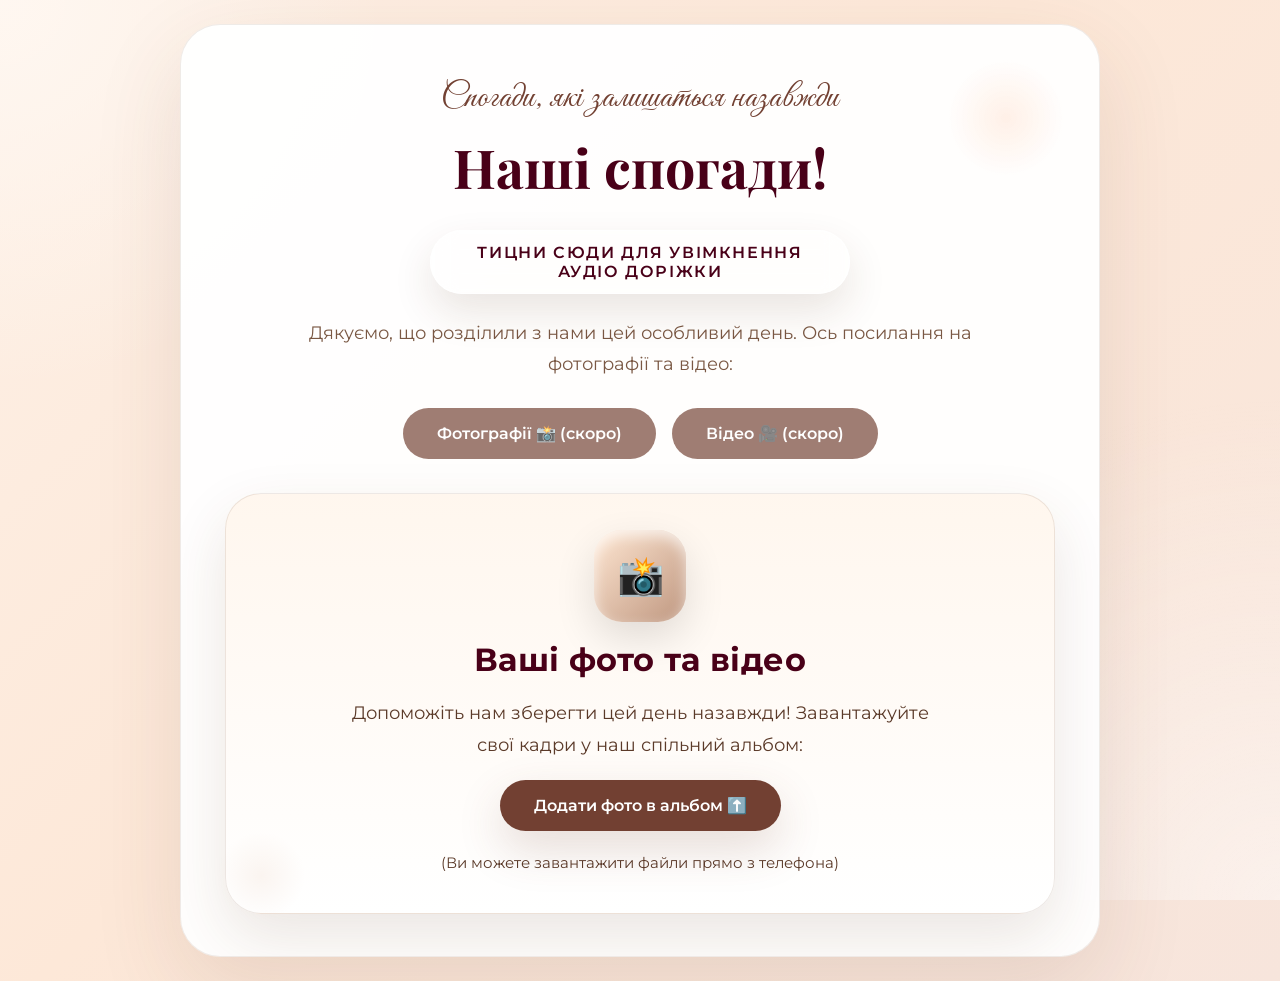
==== commit c71d6906: "Update post_wedding.js" ====
--- a/index.html
+++ b/index.html
@@ -166,9 +166,9 @@
 
   <footer>
     <div style="text-align: center; margin-bottom: 20px;">
-      <a href="https://www.instagram.com/sasha_zadorozhniy?igsh=MXZ5NHBuYXBrNDhoMA==" target="_blank" rel="noopener noreferrer" style="margin: 0 10px; color: white; text-decoration: none;">@alexander</a>
-      <a href="https://www.instagram.com/alonka_dm?igsh=MTBsMmFjc3cxM2tucQ==" target="_blank" rel="noopener noreferrer" style="margin: 0 10px; color: white; text-decoration: none;">@alyona</a>
-      <span style="margin: 0 10px; color: white;">To be continued...</span>
+      <a href="https://www.instagram.com/sasha_zadorozhniy?igsh=MXZ5NHBuYXBrNDhoMA==" target="_blank" rel="noopener noreferrer" style="margin: 0 10px; color: #ffe6d1; text-decoration: none;">@alexander</a>
+      <a href="https://www.instagram.com/alonka_dm?igsh=MTBsMmFjc3cxM2tucQ==" target="_blank" rel="noopener noreferrer" style="margin: 0 10px; color: #ffe6d1; text-decoration: none;">@alyona</a>
+      <span style="margin: 0 10px; color: #ffe6d1;">To be continued...</span>
     </div>
     З любов’ю, Олександр та Альона • 2026
   </footer>
--- a/style.css
+++ b/style.css
@@ -1 +1 @@
-:root{--vanilla:#ffe6d1;--almond:#9d806e;--coffee:#724032;--cabernet:#490018;--deep:#320010}body{margin:0;font-family:'Montserrat',sans-serif;background:var(--vanilla);color:var(--almond);overflow-x:hidden;scroll-behavior:smooth}@media (prefers-color-scheme:dark){:root{--vanilla:#1a1a1a;--almond:#d4b8a5}body{background-color:#121212;color:#e0e0e0}#envelope{background-color:#1a1a1a}#countdown div{background:#252525;color:#d4b8a5}.alcohol-label,input,select,textarea{background:#2c2c2c;color:white;border-color:#444}}body::before{content:"";position:fixed;inset:0;background:radial-gradient(rgba(0,0,0,0.03) 1px,transparent 1px);background-size:4px 4px;pointer-events:none}#envelope{position:fixed;inset:0;background:linear-gradient(180deg,rgba(255,255,255,0.96),rgba(255,255,255,0.88));display:flex;justify-content:center;align-items:center;flex-direction:column;z-index:10005;cursor:pointer;transition:opacity 1s ease;perspective:1200px;overflow:hidden;backdrop-filter:blur(12px);border:1px solid rgba(255,255,255,0.9);box-shadow:0 40px 90px rgba(0,0,0,0.18)}#envelope-bg-video{position:absolute;inset:0;width:100%;height:100%;object-fit:cover;opacity:0.22;filter:brightness(1.05) saturate(0.75);pointer-events:none;z-index:0}.envelope-box{width:340px;height:220px;background:linear-gradient(180deg,#fef9f4 0%,#fffdf9 45%,#f8efe6 100%);border-radius:28px;position:relative;box-shadow:0 35px 85px rgba(0,0,0,0.22);animation:sway 4s ease-in-out infinite;overflow:hidden;transform-style:preserve-3d}.envelope-box::before{content:"";position:absolute;inset:0;background:radial-gradient(circle at top center,rgba(255,255,255,0.75),transparent 45%);pointer-events:none;mix-blend-mode:soft-light;z-index:1}.envelope-flap{content:"";position:absolute;top:0;left:0;width:100%;height:100%;background:linear-gradient(135deg,#8f5f3c 0%,#5c3122 100%);clip-path:polygon(0 0,100% 0,50% 50%);transition:transform 0.8s ease;transform-origin:top;z-index:2;box-shadow:inset 0 8px 24px rgba(0,0,0,0.18)}.envelope-flap::after{content:"";position:absolute;top:18%;left:12%;width:76%;height:24%;background:rgba(255,255,255,0.16);filter:blur(4px);pointer-events:none}.wax-seal{position:absolute;top:50%;left:50%;transform:translate(-50%,-20%);width:64px;height:64px;background:radial-gradient(circle at 30% 30%,#f8d78b 0%,#d69a3c 35%,#7a3f1b 100%);border-radius:50% 48% 52% 47% / 47% 53% 48% 52%;display:flex;align-items:center;justify-content:center;font-family:'Great Vibes',cursive;font-size:20px;font-weight:bold;color:#4d1a06;text-shadow:0.5px 0.5px 0 rgba(255,255,255,0.35);box-shadow:0 12px 20px rgba(0,0,0,0.28),inset 0 3px 8px rgba(255,255,255,0.5);z-index:3;transition:opacity 0.4s ease;animation:sealPulse 2.2s infinite ease-in-out;border:1px solid rgba(0,0,0,0.12)}.wax-seal::before{content:"";position:absolute;top:16%;left:16%;width:40%;height:16%;background:rgba(255,255,255,0.55);border-radius:50%;filter:blur(1px);pointer-events:none}.wax-seal::after{content:"";position:absolute;top:50%;left:50%;width:80%;height:80%;border-radius:50%;box-shadow:inset 0 10px 30px rgba(0,0,0,0.1);pointer-events:none}@keyframes sealPulse{0%{transform:translate(-50%,-20%) scale(1);box-shadow:inset 0 0 12px rgba(0,0,0,0.3),0 6px 15px rgba(0,0,0,0.4)}50%{transform:translate(-50%,-20%) scale(1.1);box-shadow:0 0 20px rgba(255,215,0,0.5),0 10px 30px rgba(0,0,0,0.4)}100%{transform:translate(-50%,-20%) scale(1);box-shadow:inset 0 0 12px rgba(0,0,0,0.3),0 6px 15px rgba(0,0,0,0.4)}}@keyframes sway{0%,100%{transform:rotate(0deg)}25%{transform:rotate(1.5deg)}75%{transform:rotate(-1.5deg)}}#envelope.open .envelope-flap{transform:rotateX(180deg)}#envelope.open .wax-seal{opacity:0;animation:none}#envelope.open .envelope-box{animation:none}.letter{position:absolute;top:14px;left:18px;right:18px;bottom:14px;background:linear-gradient(180deg,#fffdfa,#f7efe7);border-radius:20px;z-index:1;transition:transform 1s ease-in-out,opacity 0.5s;opacity:0;display:flex;flex-direction:column;align-items:center;justify-content:center;padding:24px;box-shadow:0 20px 35px rgba(0,0,0,0.16);color:var(--cabernet);font-family:'Great Vibes',cursive;font-size:24px;text-align:center;letter-spacing:0.8px;border:1px solid rgba(0,0,0,0.06);background-image:radial-gradient(circle at top left,rgba(255,255,255,0.9),transparent 25%)}#envelope.open .letter{opacity:1;transform:translateY(-140px) scale(1.05)}#envelope p{margin-top:20px;letter-spacing:2px;color:var(--deep)}.petal{position:fixed;top:-10px;width:12px;height:12px;background:var(--cabernet);opacity:0.6;border-radius:50%;animation:fall linear infinite}@keyframes fall{to{transform:translateY(110vh) rotate(360deg)}}.confetti{position:fixed;width:8px;height:8px;z-index:10002;pointer-events:none;animation:burst 1s ease-out forwards}@keyframes burst{0%{transform:translate(0,0) rotate(0deg);opacity:1}100%{transform:translate(var(--tx),var(--ty)) rotate(720deg);opacity:0}}.hero{background:var(--almond);color:var(--vanilla);padding:180px 20px;text-align:center}h1{font-family:'Playfair Display',serif;font-size:60px;letter-spacing:2px;color:var(--vanilla);margin:0;text-shadow:0 3px 8px rgba(0,0,0,0.4)}.script{font-family:'Great Vibes',cursive;font-size:48px;margin-top:30px;color:var(--vanilla)}.hero p{font-size:30px;margin:10px 0;color:var(--vanilla)}.calendar-btn{display:inline-block;margin-top:15px;padding:8px 16px;border:1px solid var(--vanilla);border-radius:20px;color:var(--vanilla);text-decoration:none;font-size:14px;background:rgba(255,255,255,0.1);transition:0.3s;cursor:pointer}.calendar-btn:hover{background:var(--vanilla);color:var(--almond)}@keyframes pulse{0%{transform:scale(1);box-shadow:0 0 0 0 rgba(255,230,209,0.7)}70%{transform:scale(1.05);box-shadow:0 0 0 15px rgba(255,230,209,0)}100%{transform:scale(1);box-shadow:0 0 0 0 rgba(255,230,209,0)}}.map-btn{display:inline-block;padding:8px 16px;margin:5px;background:var(--coffee);color:white;border-radius:20px;text-decoration:none;font-size:14px;transition:0.3s}.map-btn:hover{background:var(--cabernet);transform:translateY(-2px)}#address-text{cursor:pointer;transition:transform 0.2s,color 0.2s;display:inline-block}#address-text:hover{transform:scale(1.05);color:var(--cabernet)}#toast{visibility:hidden;min-width:250px;margin-left:-125px;background-color:var(--deep);color:#fff;text-align:center;border-radius:50px;padding:16px;position:fixed;z-index:10001;left:50%;bottom:30px;font-size:16px;box-shadow:0 5px 15px rgba(0,0,0,0.3);opacity:0;transition:opacity 0.5s,bottom 0.5s}#toast.show{visibility:visible;opacity:1;bottom:50px}#scrollTopBtn{position:fixed;bottom:30px;right:30px;width:50px;height:50px;background:var(--cabernet);color:white;border:none;border-radius:50%;font-size:24px;cursor:pointer;box-shadow:0 4px 12px rgba(0,0,0,0.3);z-index:998;opacity:0;visibility:hidden;transition:opacity 0.3s,visibility 0.3s,transform 0.3s,background 0.3s;display:flex;align-items:center;justify-content:center}#scrollTopBtn.show{opacity:1;visibility:visible}#scrollTopBtn:hover{background:var(--deep);transform:translateY(-5px)}section{padding:120px 20px;text-align:center}.divider{width:80px;height:2px;background:var(--coffee);margin:40px auto}#countdown{margin-top:40px;font-size:22px;letter-spacing:2px;display:flex;justify-content:center;gap:30px;flex-wrap:wrap}#countdown div{background:white;padding:20px 25px;border-radius:20px;box-shadow:0 10px 30px rgba(0,0,0,0.1);min-width:90px;color:var(--almond)}#countdown span{display:block;font-size:28px;font-weight:600}.gallery{display:grid;grid-template-columns:repeat(auto-fit,minmax(250px,1fr));gap:20px;max-width:1000px;margin:0 auto;perspective:1000px}.gallery img{width:100%;border-radius:20px;box-shadow:0 15px 40px rgba(0,0,0,0.1);transition:transform 0.1s ease-out;cursor:pointer;transform-origin:center}.gallery img:hover{transform:scale(1.05)}.dress-code{background:var(--coffee);color:var(--vanilla)}.palette{display:flex;justify-content:center;gap:20px;flex-wrap:wrap;margin-top:40px}.color-box{width:120px;height:120px;border-radius:20px;box-shadow:0 10px 25px rgba(0,0,0,0.2)}.color-name{margin-top:10px;font-size:14px;letter-spacing:1px}form{max-width:500px;margin:0 auto;text-align:left}input,select,textarea{width:100%;padding:14px;margin:10px 0 20px;border-radius:12px;border:1px solid #ddd}form label{display:block;margin-top:15px;margin-bottom:5px}.dress-code .gallery{max-width:1000px;margin:20px auto}.dress-code-note{margin-top:40px}.wishes-list{list-style:none;padding:0;max-width:500px;margin:0 auto;text-align:left}.wishes-list li{margin:10px 0}.wishes-thanks{margin-top:20px}.alcohol-grid{display:grid;grid-template-columns:repeat(2,1fr);gap:10px;margin-bottom:20px}.alcohol-label{display:flex;align-items:center;background:white;padding:10px;border-radius:12px;border:1px solid #ddd;cursor:pointer;font-size:14px;transition:0.2s}.alcohol-label:hover{border-color:var(--cabernet);background:#fff5f0}.alcohol-wrapper-content{max-height:0;overflow:hidden;transition:max-height 0.5s ease-out,opacity 0.5s;opacity:0}.alcohol-wrapper-content.show{max-height:500px;opacity:1}.alcohol-prompt{margin:0 0 10px;font-size:14px;color:#666}.alcohol-label input{width:auto;margin:0 10px 0 0;height:auto;padding:0}button{padding:15px 40px;border:none;border-radius:40px;background:var(--cabernet);color:white;cursor:pointer;transition:0.3s}button:hover{background:var(--deep);transform:translateY(-3px)}footer div{text-align:center;margin-bottom:20px}.footer-link,.footer-text{margin:0 10px;color:white;text-decoration:none}.music-btn{position:fixed;top:20px;right:20px;background:white;border:1px solid #ddd;padding:10px 16px;border-radius:50%;cursor:pointer;color:var(--deep);font-size:20px;box-shadow:0 4px 12px rgba(0,0,0,0.15);z-index:1000}.music-btn:hover{transform:scale(1.1);box-shadow:0 6px 20px rgba(0,0,0,0.2)}.intro-audio-hint{position:absolute;bottom:50px;left:50%;transform:translateX(-50%);padding:14px 20px;border-radius:999px;background:rgba(0,0,0,0.55);color:#fff;font-size:18px;text-align:center;z-index:1001;max-width:85%;box-shadow:0 10px 30px rgba(0,0,0,0.35)}.intro-audio-hint::before{content:"";position:absolute;top:-10px;left:50%;transform:translateX(-50%);border-width:0 10px 10px 10px;border-style:solid;border-color:transparent transparent rgba(0,0,0,0.55) transparent}.lightbox{display:none;position:fixed;z-index:10000;left:0;top:0;width:100%;height:100%;background-color:rgba(0,0,0,0.9);justify-content:center;align-items:center;opacity:0;transition:opacity 0.3s ease}.lightbox.show{opacity:1}.lightbox img{max-width:90%;max-height:90%;object-fit:contain}.close{position:absolute;top:20px;right:30px;color:white;font-size:40px;font-weight:bold;cursor:pointer}.prev,.next{cursor:pointer;position:absolute;top:50%;width:auto;padding:16px;margin-top:-50px;color:white;font-weight:bold;font-size:30px;transition:0.6s ease;border-radius:0 3px 3px 0;user-select:none;z-index:10001;text-decoration:none}.next{right:0;border-radius:3px 0 0 3px}.prev{left:0;border-radius:3px 0 0 3px}.prev:hover,.next:hover{background-color:rgba(0,0,0,0.8)}@media (max-width:768px){.envelope-box{width:280px;height:180px}.hero{padding:120px 20px}h1{font-size:40px}.script{font-size:32px}.hero p{font-size:20px}section{padding:80px 20px}#countdown{gap:15px;font-size:18px}#countdown div{padding:15px 20px;min-width:70px}#countdown span{font-size:24px}.gallery{grid-template-columns:repeat(auto-fit,minmax(200px,1fr));gap:15px}.palette{gap:15px}.color-box{width:80px;height:80px}.color-name{font-size:12px}footer{padding:40px 20px}.music-btn{top:10px;right:10px;padding:8px 12px;font-size:16px}}@media (max-width:480px){.envelope-box{width:250px;height:160px}h1{font-size:32px}.script{font-size:28px}.hero p{font-size:18px}section{padding:60px 15px}#countdown{flex-direction:column;gap:10px}#countdown div{padding:10px 15px;min-width:60px}#countdown span{font-size:20px}.gallery{grid-template-columns:repeat(auto-fit,minmax(150px,1fr));gap:10px}.palette{gap:10px}.color-box{width:60px;height:60px}.color-name{font-size:10px}button{padding:12px 30px}footer{padding:30px 15px;font-size:14px}.location-grid{grid-template-columns:1fr !important}.music-btn{padding:12px 16px;font-size:18px}.close{right:35px;font-size:80px}}.fade-in{opacity:0;transform:translateY(30px);transition:opacity 0.8s ease-out,transform 0.8s ease-out}.fade-in.visible{opacity:1;transform:translateY(0)}.hero h1,.hero p,.hero .script{animation:slideUp 1s ease-out}@keyframes slideUp{from{opacity:0;transform:translateY(50px)}to{opacity:1;transform:translateY(0)}}.countdown-item{animation:bounceIn 4s ease-out;animation-delay:calc(var(--i) * 0.5s);animation-fill-mode:both}@keyframes bounceIn{0%{opacity:0;transform:scale(0.3)}50%{opacity:1;transform:scale(1.05)}70%{transform:scale(0.9)}100%{opacity:1;transform:scale(1)}}.stagger-item{opacity:0;transform:translateX(-20px);transition:all 0.5s ease-out}.visible .stagger-item{opacity:1;transform:translateX(0)}.stagger-item:nth-child(1){transition-delay:0.1s}.stagger-item:nth-child(2){transition-delay:0.2s}.stagger-item:nth-child(3){transition-delay:0.3s}.stagger-item:nth-child(4){transition-delay:0.4s}.stagger-item:nth-child(5){transition-delay:0.5s}.stagger-item:nth-child(6){transition-delay:0.6s}img{height:auto}.manual-memories-btn{position:fixed;bottom:90px;right:20px;z-index:1001;padding:10px 18px;background-color:#724032;color:#fff;border:none;border-radius:50px;cursor:pointer;box-shadow:0 4px 12px rgba(0,0,0,0.3);font-family:inherit;font-size:14px;transition:transform 0.2s ease}
+:root{--vanilla:#ffe6d1;--almond:#9d806e;--coffee:#724032;--cabernet:#490018;--deep:#320010}body{margin:0;font-family:'Montserrat',sans-serif;background:var(--vanilla);color:var(--almond);overflow-x:hidden;scroll-behavior:smooth}@media (prefers-color-scheme:dark){:root{--vanilla:#1a1a1a;--almond:#d4b8a5}body{background-color:#121212;color:#e0e0e0}#envelope{background-color:#1a1a1a}#countdown div{background:#252525;color:#d4b8a5}.alcohol-label,input,select,textarea{background:#2c2c2c;color:white;border-color:#444}}body::before{content:"";position:fixed;inset:0;background:radial-gradient(rgba(0,0,0,0.03) 1px,transparent 1px);background-size:4px 4px;pointer-events:none}#envelope{position:fixed;inset:0;background:linear-gradient(180deg,rgba(255,255,255,0.96),rgba(255,255,255,0.88));display:flex;justify-content:center;align-items:center;flex-direction:column;z-index:10005;cursor:pointer;transition:opacity 1s ease;perspective:1200px;overflow:hidden;backdrop-filter:blur(12px);border:1px solid rgba(255,255,255,0.9);box-shadow:0 40px 90px rgba(0,0,0,0.18)}#envelope-bg-video{position:absolute;inset:0;width:100%;height:100%;object-fit:cover;opacity:0.22;filter:brightness(1.05) saturate(0.75);pointer-events:none;z-index:0}.envelope-box{width:340px;height:220px;background:linear-gradient(180deg,#fef9f4 0%,#fffdf9 45%,#f8efe6 100%);border-radius:28px;position:relative;box-shadow:0 35px 85px rgba(0,0,0,0.22);animation:sway 4s ease-in-out infinite;overflow:hidden;transform-style:preserve-3d}.envelope-box::before{content:"";position:absolute;inset:0;background:radial-gradient(circle at top center,rgba(255,255,255,0.75),transparent 45%);pointer-events:none;mix-blend-mode:soft-light;z-index:1}.envelope-flap{content:"";position:absolute;top:0;left:0;width:100%;height:100%;background:linear-gradient(135deg,#8f5f3c 0%,#5c3122 100%);clip-path:polygon(0 0,100% 0,50% 50%);transition:transform 0.8s ease;transform-origin:top;z-index:2;box-shadow:inset 0 8px 24px rgba(0,0,0,0.18)}.envelope-flap::after{content:"";position:absolute;top:18%;left:12%;width:76%;height:24%;background:rgba(255,255,255,0.16);filter:blur(4px);pointer-events:none}.wax-seal{position:absolute;top:50%;left:50%;transform:translate(-50%,-20%);width:64px;height:64px;background:radial-gradient(circle at 30% 30%,#f8d78b 0%,#d69a3c 35%,#7a3f1b 100%);border-radius:50% 48% 52% 47% / 47% 53% 48% 52%;display:flex;align-items:center;justify-content:center;font-family:'Great Vibes',cursive;font-size:20px;font-weight:bold;color:#4d1a06;text-shadow:0.5px 0.5px 0 rgba(255,255,255,0.35);box-shadow:0 12px 20px rgba(0,0,0,0.28),inset 0 3px 8px rgba(255,255,255,0.5);z-index:3;transition:opacity 0.4s ease;animation:sealPulse 2.2s infinite ease-in-out;border:1px solid rgba(0,0,0,0.12)}.wax-seal::before{content:"";position:absolute;top:16%;left:16%;width:40%;height:16%;background:rgba(255,255,255,0.55);border-radius:50%;filter:blur(1px);pointer-events:none}.wax-seal::after{content:"";position:absolute;top:50%;left:50%;width:80%;height:80%;border-radius:50%;box-shadow:inset 0 10px 30px rgba(0,0,0,0.1);pointer-events:none}@keyframes sealPulse{0%{transform:translate(-50%,-20%) scale(1);box-shadow:inset 0 0 12px rgba(0,0,0,0.3),0 6px 15px rgba(0,0,0,0.4)}50%{transform:translate(-50%,-20%) scale(1.1);box-shadow:0 0 20px rgba(255,215,0,0.5),0 10px 30px rgba(0,0,0,0.4)}100%{transform:translate(-50%,-20%) scale(1);box-shadow:inset 0 0 12px rgba(0,0,0,0.3),0 6px 15px rgba(0,0,0,0.4)}}@keyframes sway{0%,100%{transform:rotate(0deg)}25%{transform:rotate(1.5deg)}75%{transform:rotate(-1.5deg)}}#envelope.open .envelope-flap{transform:rotateX(180deg)}#envelope.open .wax-seal{opacity:0;animation:none}#envelope.open .envelope-box{animation:none}.letter{position:absolute;top:14px;left:18px;right:18px;bottom:14px;background:linear-gradient(180deg,#fffdfa,#f7efe7);border-radius:20px;z-index:1;transition:transform 1s ease-in-out,opacity 0.5s;opacity:0;display:flex;flex-direction:column;align-items:center;justify-content:center;padding:24px;box-shadow:0 20px 35px rgba(0,0,0,0.16);color:var(--cabernet);font-family:'Great Vibes',cursive;font-size:24px;text-align:center;letter-spacing:0.8px;border:1px solid rgba(0,0,0,0.06);background-image:radial-gradient(circle at top left,rgba(255,255,255,0.9),transparent 25%)}#envelope.open .letter{opacity:1;transform:translateY(-140px) scale(1.05)}#envelope p{margin-top:20px;letter-spacing:2px;color:var(--deep)}.petal{position:fixed;top:-10px;width:12px;height:12px;background:var(--cabernet);opacity:0.6;border-radius:50%;animation:fall linear infinite}@keyframes fall{to{transform:translateY(110vh) rotate(360deg)}}.confetti{position:fixed;width:8px;height:8px;z-index:10002;pointer-events:none;animation:burst 1s ease-out forwards}@keyframes burst{0%{transform:translate(0,0) rotate(0deg);opacity:1}100%{transform:translate(var(--tx),var(--ty)) rotate(720deg);opacity:0}}.hero{background:var(--almond);color:var(--vanilla);padding:180px 20px;text-align:center}h1{font-family:'Playfair Display',serif;font-size:60px;letter-spacing:2px;color:var(--vanilla);margin:0;text-shadow:0 3px 8px rgba(0,0,0,0.4)}.script{font-family:'Great Vibes',cursive;font-size:48px;margin-top:30px;color:var(--vanilla)}.hero p{font-size:30px;margin:10px 0;color:var(--vanilla)}.calendar-btn{display:inline-block;margin-top:15px;padding:8px 16px;border:1px solid var(--vanilla);border-radius:20px;color:var(--vanilla);text-decoration:none;font-size:14px;background:rgba(255,255,255,0.1);transition:0.3s;cursor:pointer}.calendar-btn:hover{background:var(--vanilla);color:var(--almond)}@keyframes pulse{0%{transform:scale(1);box-shadow:0 0 0 0 rgba(255,230,209,0.7)}70%{transform:scale(1.05);box-shadow:0 0 0 15px rgba(255,230,209,0)}100%{transform:scale(1);box-shadow:0 0 0 0 rgba(255,230,209,0)}}.map-btn{display:inline-block;padding:8px 16px;margin:5px;background:var(--coffee);color:white;border-radius:20px;text-decoration:none;font-size:14px;transition:0.3s}.map-btn:hover{background:var(--cabernet);transform:translateY(-2px)}#address-text{cursor:pointer;transition:transform 0.2s,color 0.2s;display:inline-block}#address-text:hover{transform:scale(1.05);color:var(--cabernet)}#toast{visibility:hidden;min-width:250px;margin-left:-125px;background-color:var(--deep);color:#fff;text-align:center;border-radius:50px;padding:16px;position:fixed;z-index:10001;left:50%;bottom:30px;font-size:16px;box-shadow:0 5px 15px rgba(0,0,0,0.3);opacity:0;transition:opacity 0.5s,bottom 0.5s}#toast.show{visibility:visible;opacity:1;bottom:50px}#scrollTopBtn{position:fixed;bottom:30px;right:30px;width:50px;height:50px;background:var(--cabernet);color:white;border:none;border-radius:50%;font-size:24px;cursor:pointer;box-shadow:0 4px 12px rgba(0,0,0,0.3);z-index:998;opacity:0;visibility:hidden;transition:opacity 0.3s,visibility 0.3s,transform 0.3s,background 0.3s;display:flex;align-items:center;justify-content:center}#scrollTopBtn.show{opacity:1;visibility:visible}#scrollTopBtn:hover{background:var(--deep);transform:translateY(-5px)}section{padding:120px 20px;text-align:center}.divider{width:80px;height:2px;background:var(--coffee);margin:40px auto}#countdown{margin-top:40px;font-size:22px;letter-spacing:2px;display:flex;justify-content:center;gap:30px;flex-wrap:wrap}#countdown div{background:white;padding:20px 25px;border-radius:20px;box-shadow:0 10px 30px rgba(0,0,0,0.1);min-width:90px;color:var(--almond)}#countdown span{display:block;font-size:28px;font-weight:600}.gallery{display:grid;grid-template-columns:repeat(auto-fit,minmax(250px,1fr));gap:20px;max-width:1000px;margin:0 auto;perspective:1000px}.gallery img{width:100%;border-radius:20px;box-shadow:0 15px 40px rgba(0,0,0,0.1);transition:transform 0.1s ease-out;cursor:pointer;transform-origin:center}.gallery img:hover{transform:scale(1.05)}.dress-code{background:var(--coffee);color:var(--vanilla)}.palette{display:flex;justify-content:center;gap:20px;flex-wrap:wrap;margin-top:40px}.color-box{width:120px;height:120px;border-radius:20px;box-shadow:0 10px 25px rgba(0,0,0,0.2)}.color-name{margin-top:10px;font-size:14px;letter-spacing:1px}form{max-width:500px;margin:0 auto;text-align:left}input,select,textarea{width:100%;padding:14px;margin:10px 0 20px;border-radius:12px;border:1px solid #ddd}form label{display:block;margin-top:15px;margin-bottom:5px}.dress-code .gallery{max-width:1000px;margin:20px auto}.dress-code-note{margin-top:40px}.wishes-list{list-style:none;padding:0;max-width:500px;margin:0 auto;text-align:left}.wishes-list li{margin:10px 0}.wishes-thanks{margin-top:20px}.alcohol-grid{display:grid;grid-template-columns:repeat(2,1fr);gap:10px;margin-bottom:20px}.alcohol-label{display:flex;align-items:center;background:white;padding:10px;border-radius:12px;border:1px solid #ddd;cursor:pointer;font-size:14px;transition:0.2s}.alcohol-label:hover{border-color:var(--cabernet);background:#fff5f0}.alcohol-wrapper-content{max-height:0;overflow:hidden;transition:max-height 0.5s ease-out,opacity 0.5s;opacity:0}.alcohol-wrapper-content.show{max-height:500px;opacity:1}.alcohol-prompt{margin:0 0 10px;font-size:14px;color:#666}.alcohol-label input{width:auto;margin:0 10px 0 0;height:auto;padding:0}button{padding:15px 40px;border:none;border-radius:40px;background:var(--cabernet);color:white;cursor:pointer;transition:0.3s}button:hover{background:var(--deep);transform:translateY(-3px)}footer div{text-align:center;margin-bottom:20px}.footer-link,.footer-text{margin:0 10px;color:white;text-decoration:none}.music-btn{position:fixed;top:20px;right:20px;background:white;border:1px solid #ddd;padding:10px 16px;border-radius:50%;cursor:pointer;color:var(--deep);font-size:20px;box-shadow:0 4px 12px rgba(0,0,0,0.15);z-index:1000}.music-btn:hover{transform:scale(1.1);box-shadow:0 6px 20px rgba(0,0,0,0.2)}.intro-audio-hint{position:absolute;bottom:50px;left:50%;transform:translateX(-50%);padding:14px 20px;border-radius:999px;background:rgba(0,0,0,0.2);color:#fff;font-size:18px;text-align:center;z-index:1001;max-width:85%;box-shadow:0 10px 30px rgba(0,0,0,0.2)}.intro-audio-hint::before{content:"";position:absolute;top:-10px;left:50%;transform:translateX(-50%);border-width:0 10px 10px 10px;border-style:solid;border-color:transparent transparent rgba(0,0,0,0.2) transparent}.lightbox{display:none;position:fixed;z-index:10000;left:0;top:0;width:100%;height:100%;background-color:rgba(0,0,0,0.9);justify-content:center;align-items:center;opacity:0;transition:opacity 0.3s ease}.lightbox.show{opacity:1}.lightbox img{max-width:90%;max-height:90%;object-fit:contain}.close{position:absolute;top:20px;right:30px;color:white;font-size:40px;font-weight:bold;cursor:pointer}.prev,.next{cursor:pointer;position:absolute;top:50%;width:auto;padding:16px;margin-top:-50px;color:white;font-weight:bold;font-size:30px;transition:0.6s ease;border-radius:0 3px 3px 0;user-select:none;z-index:10001;text-decoration:none}.next{right:0;border-radius:3px 0 0 3px}.prev{left:0;border-radius:3px 0 0 3px}.prev:hover,.next:hover{background-color:rgba(0,0,0,0.8)}@media (max-width:768px){.envelope-box{width:280px;height:180px}.hero{padding:120px 20px}h1{font-size:40px}.script{font-size:32px}.hero p{font-size:20px}section{padding:80px 20px}#countdown{gap:15px;font-size:18px}#countdown div{padding:15px 20px;min-width:70px}#countdown span{font-size:24px}.gallery{grid-template-columns:repeat(auto-fit,minmax(200px,1fr));gap:15px}.palette{gap:15px}.color-box{width:80px;height:80px}.color-name{font-size:12px}footer{padding:40px 20px}.music-btn{top:10px;right:10px;padding:8px 12px;font-size:16px}.intro-audio-hint{font-size:14px;padding:10px 16px;bottom:30px}}@media (max-width:480px){.envelope-box{width:250px;height:160px}h1{font-size:32px}.script{font-size:28px}.hero p{font-size:18px}section{padding:60px 15px}#countdown{flex-direction:column;gap:10px}#countdown div{padding:10px 15px;min-width:60px}#countdown span{font-size:20px}.gallery{grid-template-columns:repeat(auto-fit,minmax(150px,1fr));gap:10px}.palette{gap:10px}.color-box{width:60px;height:60px}.color-name{font-size:10px}button{padding:12px 30px}footer{padding:30px 15px;font-size:14px}.location-grid{grid-template-columns:1fr !important}.music-btn{padding:12px 16px;font-size:18px}.close{right:35px;font-size:80px}.intro-audio-hint{font-size:11px;padding:8px 10px;bottom:20px;max-width:70%;left:50%;transform:translateX(-50%);width:auto}.intro-audio-hint::before{border-width:0 6px 6px 6px;display:none}}.fade-in{opacity:0;transform:translateY(30px);transition:opacity 0.8s ease-out,transform 0.8s ease-out}.fade-in.visible{opacity:1;transform:translateY(0)}.hero h1,.hero p,.hero .script{animation:slideUp 1s ease-out}@keyframes slideUp{from{opacity:0;transform:translateY(50px)}to{opacity:1;transform:translateY(0)}}.countdown-item{animation:bounceIn 4s ease-out;animation-delay:calc(var(--i) * 0.5s);animation-fill-mode:both}@keyframes bounceIn{0%{opacity:0;transform:scale(0.3)}50%{opacity:1;transform:scale(1.05)}70%{transform:scale(0.9)}100%{opacity:1;transform:scale(1)}}.stagger-item{opacity:0;transform:translateX(-20px);transition:all 0.5s ease-out}.visible .stagger-item{opacity:1;transform:translateX(0)}.stagger-item:nth-child(1){transition-delay:0.1s}.stagger-item:nth-child(2){transition-delay:0.2s}.stagger-item:nth-child(3){transition-delay:0.3s}.stagger-item:nth-child(4){transition-delay:0.4s}.stagger-item:nth-child(5){transition-delay:0.5s}.stagger-item:nth-child(6){transition-delay:0.6s}img{height:auto}.manual-memories-btn{position:fixed;bottom:90px;right:20px;z-index:1001;padding:10px 18px;background-color:#724032;color:#fff;border:none;border-radius:50px;cursor:pointer;box-shadow:0 4px 12px rgba(0,0,0,0.3);font-family:inherit;font-size:14px;transition:transform 0.2s ease}
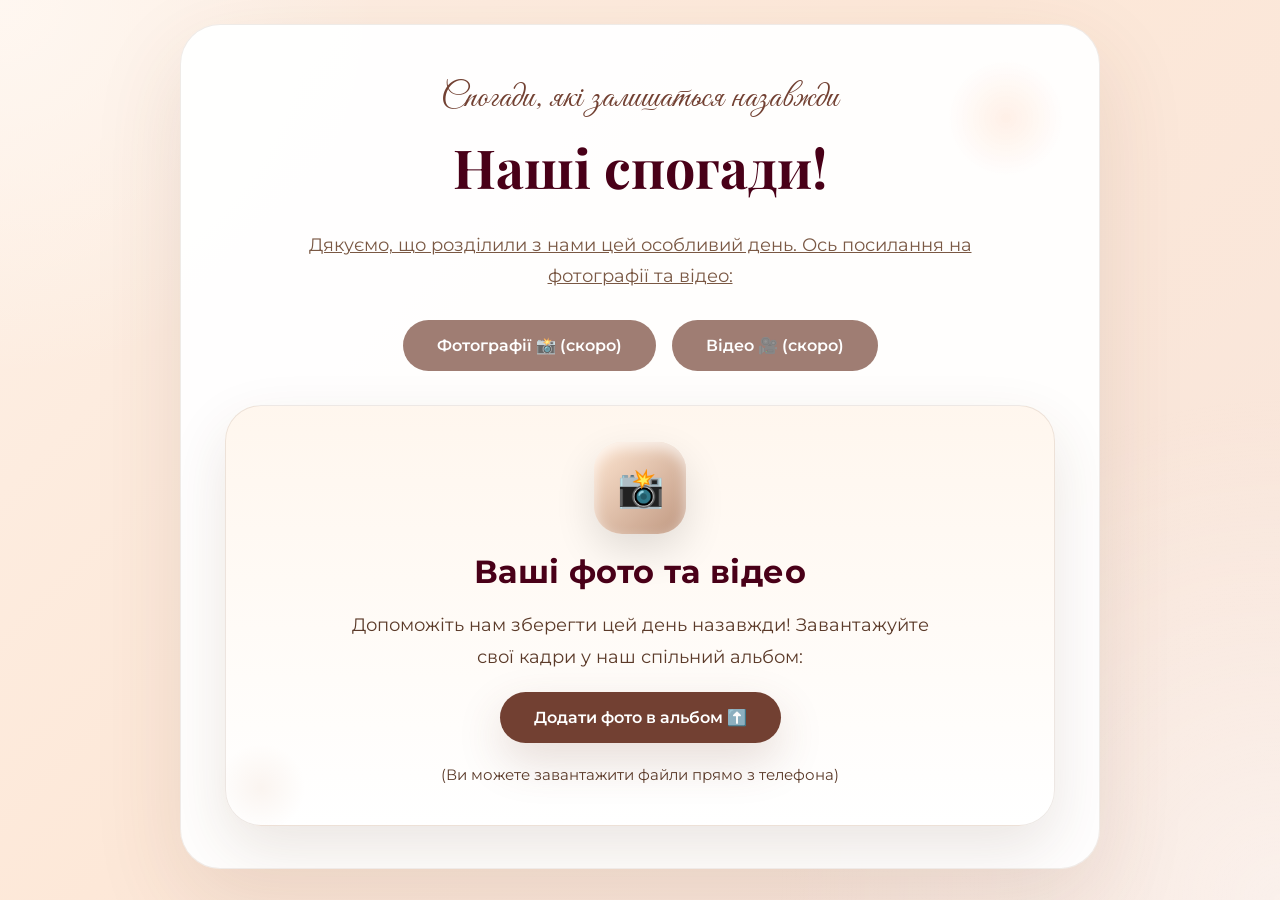
==== commit bf0f6da6: "Update index.html" ====
--- a/index.html
+++ b/index.html
@@ -79,11 +79,8 @@
     <div class="divider"></div>
     <p>Орієнтовний розклад на день:</p>
     <ul class="timing-list" style="list-style:none; padding:0; max-width:500px; margin:0 auto; text-align:left;">
-      <li class="stagger-item" style="margin: 10px 0;"><strong>13:30</strong> — Прийом гостей / фуршет</li>
-      <li class="stagger-item" style="margin: 10px 0;"><strong>14:00</strong> — Початок церемонії</li>
-      <li class="stagger-item" style="margin: 10px 0;"><strong>17:30</strong> — Фотосесія</li>
-      <li class="stagger-item" style="margin: 10px 0;"><strong>18:30</strong> — Вечеря</li>
-      <li class="stagger-item" style="margin: 10px 0;"><strong>20:00</strong> — Танці та святкування</li>
+      <li class="stagger-item" style="margin: 10px 0;"><strong>14:00</strong> — Welcome зона (Прийом гостей)</li>
+      <li class="stagger-item" style="margin: 10px 0;"><strong>14:30</strong> — Початок церемонії</li>
       <li class="stagger-item" style="margin: 10px 0;"><strong>21:30</strong> — Завершення святкування</li>
     </ul>
   </section>
--- a/style.css
+++ b/style.css
@@ -1 +1 @@
-:root{--vanilla:#ffe6d1;--almond:#9d806e;--coffee:#724032;--cabernet:#490018;--deep:#320010}body{margin:0;font-family:'Montserrat',sans-serif;background:var(--vanilla);color:var(--almond);overflow-x:hidden;scroll-behavior:smooth}@media (prefers-color-scheme:dark){:root{--vanilla:#1a1a1a;--almond:#d4b8a5}body{background-color:#121212;color:#e0e0e0}#envelope{background-color:#1a1a1a}#countdown div{background:#252525;color:#d4b8a5}.alcohol-label,input,select,textarea{background:#2c2c2c;color:white;border-color:#444}}body::before{content:"";position:fixed;inset:0;background:radial-gradient(rgba(0,0,0,0.03) 1px,transparent 1px);background-size:4px 4px;pointer-events:none}#envelope{position:fixed;inset:0;background:linear-gradient(180deg,rgba(255,255,255,0.96),rgba(255,255,255,0.88));display:flex;justify-content:center;align-items:center;flex-direction:column;z-index:10005;cursor:pointer;transition:opacity 1s ease;perspective:1200px;overflow:hidden;backdrop-filter:blur(12px);border:1px solid rgba(255,255,255,0.9);box-shadow:0 40px 90px rgba(0,0,0,0.18)}#envelope-bg-video{position:absolute;inset:0;width:100%;height:100%;object-fit:cover;opacity:0.22;filter:brightness(1.05) saturate(0.75);pointer-events:none;z-index:0}.envelope-box{width:340px;height:220px;background:linear-gradient(180deg,#fef9f4 0%,#fffdf9 45%,#f8efe6 100%);border-radius:28px;position:relative;box-shadow:0 35px 85px rgba(0,0,0,0.22);animation:sway 4s ease-in-out infinite;overflow:hidden;transform-style:preserve-3d}.envelope-box::before{content:"";position:absolute;inset:0;background:radial-gradient(circle at top center,rgba(255,255,255,0.75),transparent 45%);pointer-events:none;mix-blend-mode:soft-light;z-index:1}.envelope-flap{content:"";position:absolute;top:0;left:0;width:100%;height:100%;background:linear-gradient(135deg,#8f5f3c 0%,#5c3122 100%);clip-path:polygon(0 0,100% 0,50% 50%);transition:transform 0.8s ease;transform-origin:top;z-index:2;box-shadow:inset 0 8px 24px rgba(0,0,0,0.18)}.envelope-flap::after{content:"";position:absolute;top:18%;left:12%;width:76%;height:24%;background:rgba(255,255,255,0.16);filter:blur(4px);pointer-events:none}.wax-seal{position:absolute;top:50%;left:50%;transform:translate(-50%,-20%);width:64px;height:64px;background:radial-gradient(circle at 30% 30%,#f8d78b 0%,#d69a3c 35%,#7a3f1b 100%);border-radius:50% 48% 52% 47% / 47% 53% 48% 52%;display:flex;align-items:center;justify-content:center;font-family:'Great Vibes',cursive;font-size:20px;font-weight:bold;color:#4d1a06;text-shadow:0.5px 0.5px 0 rgba(255,255,255,0.35);box-shadow:0 12px 20px rgba(0,0,0,0.28),inset 0 3px 8px rgba(255,255,255,0.5);z-index:3;transition:opacity 0.4s ease;animation:sealPulse 2.2s infinite ease-in-out;border:1px solid rgba(0,0,0,0.12)}.wax-seal::before{content:"";position:absolute;top:16%;left:16%;width:40%;height:16%;background:rgba(255,255,255,0.55);border-radius:50%;filter:blur(1px);pointer-events:none}.wax-seal::after{content:"";position:absolute;top:50%;left:50%;width:80%;height:80%;border-radius:50%;box-shadow:inset 0 10px 30px rgba(0,0,0,0.1);pointer-events:none}@keyframes sealPulse{0%{transform:translate(-50%,-20%) scale(1);box-shadow:inset 0 0 12px rgba(0,0,0,0.3),0 6px 15px rgba(0,0,0,0.4)}50%{transform:translate(-50%,-20%) scale(1.1);box-shadow:0 0 20px rgba(255,215,0,0.5),0 10px 30px rgba(0,0,0,0.4)}100%{transform:translate(-50%,-20%) scale(1);box-shadow:inset 0 0 12px rgba(0,0,0,0.3),0 6px 15px rgba(0,0,0,0.4)}}@keyframes sway{0%,100%{transform:rotate(0deg)}25%{transform:rotate(1.5deg)}75%{transform:rotate(-1.5deg)}}#envelope.open .envelope-flap{transform:rotateX(180deg)}#envelope.open .wax-seal{opacity:0;animation:none}#envelope.open .envelope-box{animation:none}.letter{position:absolute;top:14px;left:18px;right:18px;bottom:14px;background:linear-gradient(180deg,#fffdfa,#f7efe7);border-radius:20px;z-index:1;transition:transform 1s ease-in-out,opacity 0.5s;opacity:0;display:flex;flex-direction:column;align-items:center;justify-content:center;padding:24px;box-shadow:0 20px 35px rgba(0,0,0,0.16);color:var(--cabernet);font-family:'Great Vibes',cursive;font-size:24px;text-align:center;letter-spacing:0.8px;border:1px solid rgba(0,0,0,0.06);background-image:radial-gradient(circle at top left,rgba(255,255,255,0.9),transparent 25%)}#envelope.open .letter{opacity:1;transform:translateY(-140px) scale(1.05)}#envelope p{margin-top:20px;letter-spacing:2px;color:var(--deep)}.petal{position:fixed;top:-10px;width:12px;height:12px;background:var(--cabernet);opacity:0.6;border-radius:50%;animation:fall linear infinite}@keyframes fall{to{transform:translateY(110vh) rotate(360deg)}}.confetti{position:fixed;width:8px;height:8px;z-index:10002;pointer-events:none;animation:burst 1s ease-out forwards}@keyframes burst{0%{transform:translate(0,0) rotate(0deg);opacity:1}100%{transform:translate(var(--tx),var(--ty)) rotate(720deg);opacity:0}}.hero{background:var(--almond);color:var(--vanilla);padding:180px 20px;text-align:center}h1{font-family:'Playfair Display',serif;font-size:60px;letter-spacing:2px;color:var(--vanilla);margin:0;text-shadow:0 3px 8px rgba(0,0,0,0.4)}.script{font-family:'Great Vibes',cursive;font-size:48px;margin-top:30px;color:var(--vanilla)}.hero p{font-size:30px;margin:10px 0;color:var(--vanilla)}.calendar-btn{display:inline-block;margin-top:15px;padding:8px 16px;border:1px solid var(--vanilla);border-radius:20px;color:var(--vanilla);text-decoration:none;font-size:14px;background:rgba(255,255,255,0.1);transition:0.3s;cursor:pointer}.calendar-btn:hover{background:var(--vanilla);color:var(--almond)}@keyframes pulse{0%{transform:scale(1);box-shadow:0 0 0 0 rgba(255,230,209,0.7)}70%{transform:scale(1.05);box-shadow:0 0 0 15px rgba(255,230,209,0)}100%{transform:scale(1);box-shadow:0 0 0 0 rgba(255,230,209,0)}}.map-btn{display:inline-block;padding:8px 16px;margin:5px;background:var(--coffee);color:white;border-radius:20px;text-decoration:none;font-size:14px;transition:0.3s}.map-btn:hover{background:var(--cabernet);transform:translateY(-2px)}#address-text{cursor:pointer;transition:transform 0.2s,color 0.2s;display:inline-block}#address-text:hover{transform:scale(1.05);color:var(--cabernet)}#toast{visibility:hidden;min-width:250px;margin-left:-125px;background-color:var(--deep);color:#fff;text-align:center;border-radius:50px;padding:16px;position:fixed;z-index:10001;left:50%;bottom:30px;font-size:16px;box-shadow:0 5px 15px rgba(0,0,0,0.3);opacity:0;transition:opacity 0.5s,bottom 0.5s}#toast.show{visibility:visible;opacity:1;bottom:50px}#scrollTopBtn{position:fixed;bottom:30px;right:30px;width:50px;height:50px;background:var(--cabernet);color:white;border:none;border-radius:50%;font-size:24px;cursor:pointer;box-shadow:0 4px 12px rgba(0,0,0,0.3);z-index:998;opacity:0;visibility:hidden;transition:opacity 0.3s,visibility 0.3s,transform 0.3s,background 0.3s;display:flex;align-items:center;justify-content:center}#scrollTopBtn.show{opacity:1;visibility:visible}#scrollTopBtn:hover{background:var(--deep);transform:translateY(-5px)}section{padding:120px 20px;text-align:center}.divider{width:80px;height:2px;background:var(--coffee);margin:40px auto}#countdown{margin-top:40px;font-size:22px;letter-spacing:2px;display:flex;justify-content:center;gap:30px;flex-wrap:wrap}#countdown div{background:white;padding:20px 25px;border-radius:20px;box-shadow:0 10px 30px rgba(0,0,0,0.1);min-width:90px;color:var(--almond)}#countdown span{display:block;font-size:28px;font-weight:600}.gallery{display:grid;grid-template-columns:repeat(auto-fit,minmax(250px,1fr));gap:20px;max-width:1000px;margin:0 auto;perspective:1000px}.gallery img{width:100%;border-radius:20px;box-shadow:0 15px 40px rgba(0,0,0,0.1);transition:transform 0.1s ease-out;cursor:pointer;transform-origin:center}.gallery img:hover{transform:scale(1.05)}.dress-code{background:var(--coffee);color:var(--vanilla)}.palette{display:flex;justify-content:center;gap:20px;flex-wrap:wrap;margin-top:40px}.color-box{width:120px;height:120px;border-radius:20px;box-shadow:0 10px 25px rgba(0,0,0,0.2)}.color-name{margin-top:10px;font-size:14px;letter-spacing:1px}form{max-width:500px;margin:0 auto;text-align:left}input,select,textarea{width:100%;padding:14px;margin:10px 0 20px;border-radius:12px;border:1px solid #ddd}form label{display:block;margin-top:15px;margin-bottom:5px}.dress-code .gallery{max-width:1000px;margin:20px auto}.dress-code-note{margin-top:40px}.wishes-list{list-style:none;padding:0;max-width:500px;margin:0 auto;text-align:left}.wishes-list li{margin:10px 0}.wishes-thanks{margin-top:20px}.alcohol-grid{display:grid;grid-template-columns:repeat(2,1fr);gap:10px;margin-bottom:20px}.alcohol-label{display:flex;align-items:center;background:white;padding:10px;border-radius:12px;border:1px solid #ddd;cursor:pointer;font-size:14px;transition:0.2s}.alcohol-label:hover{border-color:var(--cabernet);background:#fff5f0}.alcohol-wrapper-content{max-height:0;overflow:hidden;transition:max-height 0.5s ease-out,opacity 0.5s;opacity:0}.alcohol-wrapper-content.show{max-height:500px;opacity:1}.alcohol-prompt{margin:0 0 10px;font-size:14px;color:#666}.alcohol-label input{width:auto;margin:0 10px 0 0;height:auto;padding:0}button{padding:15px 40px;border:none;border-radius:40px;background:var(--cabernet);color:white;cursor:pointer;transition:0.3s}button:hover{background:var(--deep);transform:translateY(-3px)}footer div{text-align:center;margin-bottom:20px}.footer-link,.footer-text{margin:0 10px;color:white;text-decoration:none}.music-btn{position:fixed;top:20px;right:20px;background:white;border:1px solid #ddd;padding:10px 16px;border-radius:50%;cursor:pointer;color:var(--deep);font-size:20px;box-shadow:0 4px 12px rgba(0,0,0,0.15);z-index:1000}.music-btn:hover{transform:scale(1.1);box-shadow:0 6px 20px rgba(0,0,0,0.2)}.intro-audio-hint{position:absolute;bottom:50px;left:50%;transform:translateX(-50%);padding:14px 20px;border-radius:999px;background:rgba(0,0,0,0.2);color:#fff;font-size:18px;text-align:center;z-index:1001;max-width:85%;box-shadow:0 10px 30px rgba(0,0,0,0.2)}.intro-audio-hint::before{content:"";position:absolute;top:-10px;left:50%;transform:translateX(-50%);border-width:0 10px 10px 10px;border-style:solid;border-color:transparent transparent rgba(0,0,0,0.2) transparent}.lightbox{display:none;position:fixed;z-index:10000;left:0;top:0;width:100%;height:100%;background-color:rgba(0,0,0,0.9);justify-content:center;align-items:center;opacity:0;transition:opacity 0.3s ease}.lightbox.show{opacity:1}.lightbox img{max-width:90%;max-height:90%;object-fit:contain}.close{position:absolute;top:20px;right:30px;color:white;font-size:40px;font-weight:bold;cursor:pointer}.prev,.next{cursor:pointer;position:absolute;top:50%;width:auto;padding:16px;margin-top:-50px;color:white;font-weight:bold;font-size:30px;transition:0.6s ease;border-radius:0 3px 3px 0;user-select:none;z-index:10001;text-decoration:none}.next{right:0;border-radius:3px 0 0 3px}.prev{left:0;border-radius:3px 0 0 3px}.prev:hover,.next:hover{background-color:rgba(0,0,0,0.8)}@media (max-width:768px){.envelope-box{width:280px;height:180px}.hero{padding:120px 20px}h1{font-size:40px}.script{font-size:32px}.hero p{font-size:20px}section{padding:80px 20px}#countdown{gap:15px;font-size:18px}#countdown div{padding:15px 20px;min-width:70px}#countdown span{font-size:24px}.gallery{grid-template-columns:repeat(auto-fit,minmax(200px,1fr));gap:15px}.palette{gap:15px}.color-box{width:80px;height:80px}.color-name{font-size:12px}footer{padding:40px 20px}.music-btn{top:10px;right:10px;padding:8px 12px;font-size:16px}.intro-audio-hint{font-size:14px;padding:10px 16px;bottom:30px}}@media (max-width:480px){.envelope-box{width:250px;height:160px}h1{font-size:32px}.script{font-size:28px}.hero p{font-size:18px}section{padding:60px 15px}#countdown{flex-direction:column;gap:10px}#countdown div{padding:10px 15px;min-width:60px}#countdown span{font-size:20px}.gallery{grid-template-columns:repeat(auto-fit,minmax(150px,1fr));gap:10px}.palette{gap:10px}.color-box{width:60px;height:60px}.color-name{font-size:10px}button{padding:12px 30px}footer{padding:30px 15px;font-size:14px}.location-grid{grid-template-columns:1fr !important}.music-btn{padding:12px 16px;font-size:18px}.close{right:35px;font-size:80px}.intro-audio-hint{font-size:11px;padding:8px 10px;bottom:20px;max-width:70%;left:50%;transform:translateX(-50%);width:auto}.intro-audio-hint::before{border-width:0 6px 6px 6px;display:none}}.fade-in{opacity:0;transform:translateY(30px);transition:opacity 0.8s ease-out,transform 0.8s ease-out}.fade-in.visible{opacity:1;transform:translateY(0)}.hero h1,.hero p,.hero .script{animation:slideUp 1s ease-out}@keyframes slideUp{from{opacity:0;transform:translateY(50px)}to{opacity:1;transform:translateY(0)}}.countdown-item{animation:bounceIn 4s ease-out;animation-delay:calc(var(--i) * 0.5s);animation-fill-mode:both}@keyframes bounceIn{0%{opacity:0;transform:scale(0.3)}50%{opacity:1;transform:scale(1.05)}70%{transform:scale(0.9)}100%{opacity:1;transform:scale(1)}}.stagger-item{opacity:0;transform:translateX(-20px);transition:all 0.5s ease-out}.visible .stagger-item{opacity:1;transform:translateX(0)}.stagger-item:nth-child(1){transition-delay:0.1s}.stagger-item:nth-child(2){transition-delay:0.2s}.stagger-item:nth-child(3){transition-delay:0.3s}.stagger-item:nth-child(4){transition-delay:0.4s}.stagger-item:nth-child(5){transition-delay:0.5s}.stagger-item:nth-child(6){transition-delay:0.6s}img{height:auto}.manual-memories-btn{position:fixed;bottom:90px;right:20px;z-index:1001;padding:10px 18px;background-color:#724032;color:#fff;border:none;border-radius:50px;cursor:pointer;box-shadow:0 4px 12px rgba(0,0,0,0.3);font-family:inherit;font-size:14px;transition:transform 0.2s ease}
+:root{--vanilla:#ffe6d1;--almond:#9d806e;--coffee:#724032;--cabernet:#490018;--deep:#320010}body{margin:0;font-family:'Montserrat',sans-serif;background:var(--vanilla);color:var(--almond);overflow-x:hidden;scroll-behavior:smooth}@media (prefers-color-scheme:dark){:root{--vanilla:#1a1a1a;--almond:#d4b8a5}body{background-color:#121212;color:#e0e0e0}#envelope{background-color:#1a1a1a}#countdown div{background:#252525;color:#d4b8a5}.alcohol-label,input,select,textarea{background:#2c2c2c;color:white;border-color:#444}}body::before{content:"";position:fixed;inset:0;background:radial-gradient(rgba(0,0,0,0.03) 1px,transparent 1px);background-size:4px 4px;pointer-events:none}#envelope{position:fixed;inset:0;background:linear-gradient(180deg,rgba(255,255,255,0.96),rgba(255,255,255,0.88));display:flex;justify-content:center;align-items:center;flex-direction:column;z-index:10005;cursor:pointer;transition:opacity 1s ease;perspective:1200px;overflow:hidden;backdrop-filter:blur(12px);border:1px solid rgba(255,255,255,0.9);box-shadow:0 40px 90px rgba(0,0,0,0.18)}#envelope-bg-video{position:absolute;inset:0;width:100%;height:100%;object-fit:cover;opacity:0.22;filter:brightness(1.05) saturate(0.75);pointer-events:none;z-index:0}.envelope-box{width:340px;height:220px;background:linear-gradient(180deg,#fef9f4 0%,#fffdf9 45%,#f8efe6 100%);border-radius:28px;position:relative;box-shadow:0 35px 85px rgba(0,0,0,0.22);animation:sway 4s ease-in-out infinite;overflow:hidden;transform-style:preserve-3d}.envelope-box::before{content:"";position:absolute;inset:0;background:radial-gradient(circle at top center,rgba(255,255,255,0.75),transparent 45%);pointer-events:none;mix-blend-mode:soft-light;z-index:1}.envelope-flap{content:"";position:absolute;top:0;left:0;width:100%;height:100%;background:linear-gradient(135deg,#8f5f3c 0%,#5c3122 100%);clip-path:polygon(0 0,100% 0,50% 50%);transition:transform 0.8s ease;transform-origin:top;z-index:2;box-shadow:inset 0 8px 24px rgba(0,0,0,0.18)}.envelope-flap::after{content:"";position:absolute;top:18%;left:12%;width:76%;height:24%;background:rgba(255,255,255,0.16);filter:blur(4px);pointer-events:none}.wax-seal{position:absolute;top:50%;left:50%;transform:translate(-50%,-20%);width:64px;height:64px;background:radial-gradient(circle at 30% 30%,#f8d78b 0%,#d69a3c 35%,#7a3f1b 100%);border-radius:50% 48% 52% 47% / 47% 53% 48% 52%;display:flex;align-items:center;justify-content:center;font-family:'Great Vibes',cursive;font-size:20px;font-weight:bold;color:#4d1a06;text-shadow:0.5px 0.5px 0 rgba(255,255,255,0.35);box-shadow:0 12px 20px rgba(0,0,0,0.28),inset 0 3px 8px rgba(255,255,255,0.5);z-index:3;transition:opacity 0.4s ease;animation:sealPulse 2.2s infinite ease-in-out;border:1px solid rgba(0,0,0,0.12)}.wax-seal::before{content:"";position:absolute;top:16%;left:16%;width:40%;height:16%;background:rgba(255,255,255,0.55);border-radius:50%;filter:blur(1px);pointer-events:none}.wax-seal::after{content:"";position:absolute;top:50%;left:50%;width:80%;height:80%;border-radius:50%;box-shadow:inset 0 10px 30px rgba(0,0,0,0.1);pointer-events:none}@keyframes sealPulse{0%{transform:translate(-50%,-20%) scale(1);box-shadow:inset 0 0 12px rgba(0,0,0,0.3),0 6px 15px rgba(0,0,0,0.4)}50%{transform:translate(-50%,-20%) scale(1.1);box-shadow:0 0 20px rgba(255,215,0,0.5),0 10px 30px rgba(0,0,0,0.4)}100%{transform:translate(-50%,-20%) scale(1);box-shadow:inset 0 0 12px rgba(0,0,0,0.3),0 6px 15px rgba(0,0,0,0.4)}}@keyframes sway{0%,100%{transform:rotate(0deg)}25%{transform:rotate(1.5deg)}75%{transform:rotate(-1.5deg)}}#envelope.open .envelope-flap{transform:rotateX(180deg)}#envelope.open .wax-seal{opacity:0;animation:none}#envelope.open .envelope-box{animation:none}.letter{position:absolute;top:14px;left:18px;right:18px;bottom:14px;background:linear-gradient(180deg,#fffdfa,#f7efe7);border-radius:20px;z-index:1;transition:transform 1s ease-in-out,opacity 0.5s;opacity:0;display:flex;flex-direction:column;align-items:center;justify-content:center;padding:24px;box-shadow:0 20px 35px rgba(0,0,0,0.16);color:var(--cabernet);font-family:'Great Vibes',cursive;font-size:24px;text-align:center;letter-spacing:0.8px;border:1px solid rgba(0,0,0,0.06);background-image:radial-gradient(circle at top left,rgba(255,255,255,0.9),transparent 25%)}#envelope.open .letter{opacity:1;transform:translateY(-140px) scale(1.05)}#envelope p{margin-top:20px;letter-spacing:2px;color:var(--deep)}.petal{position:fixed;top:-10px;width:12px;height:12px;background:var(--cabernet);opacity:0.6;border-radius:50%;animation:fall linear infinite}@keyframes fall{to{transform:translateY(110vh) rotate(360deg)}}.confetti{position:fixed;width:8px;height:8px;z-index:10002;pointer-events:none;animation:burst 1s ease-out forwards}@keyframes burst{0%{transform:translate(0,0) rotate(0deg);opacity:1}100%{transform:translate(var(--tx),var(--ty)) rotate(720deg);opacity:0}}.hero{background:linear-gradient(rgba(0,0,0,0.35),rgba(0,0,0,0.35)),url('fon.jpg') center/cover no-repeat;color:var(--vanilla);padding:180px 20px;text-align:center;min-height:100vh;display:flex;flex-direction:column;justify-content:center;align-items:center;position:relative}h1{font-family:'Playfair Display',serif;font-size:60px;letter-spacing:2px;color:var(--vanilla);margin:0;text-shadow:0 3px 8px rgba(0,0,0,0.4)}.script{font-family:'Great Vibes',cursive;font-size:48px;margin-top:30px;color:var(--vanilla)}.hero p{font-size:30px;margin:10px 0;color:var(--vanilla)}.calendar-btn{display:inline-block;margin-top:15px;padding:8px 16px;border:1px solid var(--vanilla);border-radius:20px;color:var(--vanilla);text-decoration:none;font-size:14px;background:rgba(255,255,255,0.1);transition:0.3s;cursor:pointer}.calendar-btn:hover{background:var(--vanilla);color:var(--almond)}@keyframes pulse{0%{transform:scale(1);box-shadow:0 0 0 0 rgba(255,230,209,0.7)}70%{transform:scale(1.05);box-shadow:0 0 0 15px rgba(255,230,209,0)}100%{transform:scale(1);box-shadow:0 0 0 0 rgba(255,230,209,0)}}.map-btn{display:inline-block;padding:8px 16px;margin:5px;background:var(--coffee);color:white;border-radius:20px;text-decoration:none;font-size:14px;transition:0.3s}.map-btn:hover{background:var(--cabernet);transform:translateY(-2px)}#address-text{cursor:pointer;transition:transform 0.2s,color 0.2s;display:inline-block}#address-text:hover{transform:scale(1.05);color:var(--cabernet)}#toast{visibility:hidden;min-width:250px;margin-left:-125px;background-color:var(--deep);color:#fff;text-align:center;border-radius:50px;padding:16px;position:fixed;z-index:10001;left:50%;bottom:30px;font-size:16px;box-shadow:0 5px 15px rgba(0,0,0,0.3);opacity:0;transition:opacity 0.5s,bottom 0.5s}#toast.show{visibility:visible;opacity:1;bottom:50px}#scrollTopBtn{position:fixed;bottom:30px;right:30px;width:50px;height:50px;background:var(--cabernet);color:white;border:none;border-radius:50%;font-size:24px;cursor:pointer;box-shadow:0 4px 12px rgba(0,0,0,0.3);z-index:998;opacity:0;visibility:hidden;transition:opacity 0.3s,visibility 0.3s,transform 0.3s,background 0.3s;display:flex;align-items:center;justify-content:center}#scrollTopBtn.show{opacity:1;visibility:visible}#scrollTopBtn:hover{background:var(--deep);transform:translateY(-5px)}section{padding:120px 20px;text-align:center}.divider{width:80px;height:2px;background:var(--coffee);margin:40px auto}#countdown{margin-top:40px;font-size:22px;letter-spacing:2px;display:flex;justify-content:center;gap:30px;flex-wrap:wrap}#countdown div{background:white;padding:20px 25px;border-radius:20px;box-shadow:0 10px 30px rgba(0,0,0,0.1);min-width:90px;color:var(--almond)}#countdown span{display:block;font-size:28px;font-weight:600}.gallery{display:grid;grid-template-columns:repeat(auto-fit,minmax(250px,1fr));gap:20px;max-width:1000px;margin:0 auto;perspective:1000px}.gallery img{width:100%;border-radius:20px;box-shadow:0 15px 40px rgba(0,0,0,0.1);transition:transform 0.1s ease-out;cursor:pointer;transform-origin:center}.gallery img:hover{transform:scale(1.05)}.dress-code{background:var(--coffee);color:var(--vanilla)}.palette{display:flex;justify-content:center;gap:20px;flex-wrap:wrap;margin-top:40px}.color-box{width:120px;height:120px;border-radius:20px;box-shadow:0 10px 25px rgba(0,0,0,0.2)}.color-name{margin-top:10px;font-size:14px;letter-spacing:1px}form{max-width:500px;margin:0 auto;text-align:left}input,select,textarea{width:100%;padding:14px;margin:10px 0 20px;border-radius:12px;border:1px solid #ddd}form label{display:block;margin-top:15px;margin-bottom:5px}.dress-code .gallery{max-width:1000px;margin:20px auto}.dress-code-note{margin-top:40px}.wishes-list{list-style:none;padding:0;max-width:500px;margin:0 auto;text-align:left}.wishes-list li{margin:10px 0}.wishes-thanks{margin-top:20px}.alcohol-grid{display:grid;grid-template-columns:repeat(2,1fr);gap:10px;margin-bottom:20px}.alcohol-label{display:flex;align-items:center;background:white;padding:10px;border-radius:12px;border:1px solid #ddd;cursor:pointer;font-size:14px;transition:0.2s}.alcohol-label:hover{border-color:var(--cabernet);background:#fff5f0}.alcohol-wrapper-content{max-height:0;overflow:hidden;transition:max-height 0.5s ease-out,opacity 0.5s;opacity:0}.alcohol-wrapper-content.show{max-height:500px;opacity:1}.alcohol-prompt{margin:0 0 10px;font-size:14px;color:#666}.alcohol-label input{width:auto;margin:0 10px 0 0;height:auto;padding:0}button{padding:15px 40px;border:none;border-radius:40px;background:var(--cabernet);color:white;cursor:pointer;transition:0.3s}button:hover{background:var(--deep);transform:translateY(-3px)}footer div{text-align:center;margin-bottom:20px}.footer-link,.footer-text{margin:0 10px;color:white;text-decoration:none}.music-btn{position:fixed;top:20px;right:20px;background:white;border:1px solid #ddd;padding:10px 16px;border-radius:50%;cursor:pointer;color:var(--deep);font-size:20px;box-shadow:0 4px 12px rgba(0,0,0,0.15);z-index:1000}.music-btn:hover{transform:scale(1.1);box-shadow:0 6px 20px rgba(0,0,0,0.2)}.intro-audio-hint{position:absolute;bottom:50px;left:50%;transform:translateX(-50%);padding:14px 20px;border-radius:999px;background:rgba(0,0,0,0.2);color:#fff;font-size:18px;text-align:center;z-index:1001;max-width:85%;box-shadow:0 10px 30px rgba(0,0,0,0.2)}.intro-audio-hint::before{content:"";position:absolute;top:-10px;left:50%;transform:translateX(-50%);border-width:0 10px 10px 10px;border-style:solid;border-color:transparent transparent rgba(0,0,0,0.2) transparent}.lightbox{display:none;position:fixed;z-index:10000;left:0;top:0;width:100%;height:100%;background-color:rgba(0,0,0,0.9);justify-content:center;align-items:center;opacity:0;transition:opacity 0.3s ease}.lightbox.show{opacity:1}.lightbox img{max-width:90%;max-height:90%;object-fit:contain}.close{position:absolute;top:20px;right:30px;color:white;font-size:40px;font-weight:bold;cursor:pointer}.prev,.next{cursor:pointer;position:absolute;top:50%;width:auto;padding:16px;margin-top:-50px;color:white;font-weight:bold;font-size:30px;transition:0.6s ease;border-radius:0 3px 3px 0;user-select:none;z-index:10001;text-decoration:none}.next{right:0;border-radius:3px 0 0 3px}.prev{left:0;border-radius:3px 0 0 3px}.prev:hover,.next:hover{background-color:rgba(0,0,0,0.8)}@media (max-width:768px){.envelope-box{width:280px;height:180px}.hero{padding:120px 20px}h1{font-size:40px}.script{font-size:32px}.hero p{font-size:20px}section{padding:80px 20px}#countdown{gap:15px;font-size:18px}#countdown div{padding:15px 20px;min-width:70px}#countdown span{font-size:24px}.gallery{grid-template-columns:repeat(auto-fit,minmax(200px,1fr));gap:15px}.palette{gap:15px}.color-box{width:80px;height:80px}.color-name{font-size:12px}footer{padding:40px 20px}.music-btn{top:10px;right:10px;padding:8px 12px;font-size:16px}.intro-audio-hint{font-size:14px;padding:10px 16px;bottom:30px}}@media (max-width:480px){.envelope-box{width:250px;height:160px}h1{font-size:32px}.script{font-size:28px}.hero p{font-size:18px}section{padding:60px 15px}#countdown{flex-direction:column;gap:10px}#countdown div{padding:10px 15px;min-width:60px}#countdown span{font-size:20px}.gallery{grid-template-columns:repeat(auto-fit,minmax(150px,1fr));gap:10px}.palette{gap:10px}.color-box{width:60px;height:60px}.color-name{font-size:10px}button{padding:12px 30px}footer{padding:30px 15px;font-size:14px}.location-grid{grid-template-columns:1fr !important}.music-btn{padding:12px 16px;font-size:18px}.close{right:35px;font-size:80px}.intro-audio-hint{font-size:11px;padding:8px 10px;bottom:20px;max-width:70%;left:50%;transform:translateX(-50%);width:auto}.intro-audio-hint::before{border-width:0 6px 6px 6px;display:none}}.fade-in{opacity:0;transform:translateY(30px);transition:opacity 0.8s ease-out,transform 0.8s ease-out}.fade-in.visible{opacity:1;transform:translateY(0)}.hero h1,.hero p,.hero .script{animation:slideUp 1s ease-out}@keyframes slideUp{from{opacity:0;transform:translateY(50px)}to{opacity:1;transform:translateY(0)}}.countdown-item{animation:bounceIn 4s ease-out;animation-delay:calc(var(--i) * 0.5s);animation-fill-mode:both}@keyframes bounceIn{0%{opacity:0;transform:scale(0.3)}50%{opacity:1;transform:scale(1.05)}70%{transform:scale(0.9)}100%{opacity:1;transform:scale(1)}}.stagger-item{opacity:0;transform:translateX(-20px);transition:all 0.5s ease-out}.visible .stagger-item{opacity:1;transform:translateX(0)}.stagger-item:nth-child(1){transition-delay:0.1s}.stagger-item:nth-child(2){transition-delay:0.2s}.stagger-item:nth-child(3){transition-delay:0.3s}.stagger-item:nth-child(4){transition-delay:0.4s}.stagger-item:nth-child(5){transition-delay:0.5s}.stagger-item:nth-child(6){transition-delay:0.6s}img{height:auto}.manual-memories-btn{position:fixed;bottom:90px;right:20px;z-index:1001;padding:10px 18px;background-color:#724032;color:#fff;border:none;border-radius:50px;cursor:pointer;box-shadow:0 4px 12px rgba(0,0,0,0.3);font-family:inherit;font-size:14px;transition:transform 0.2s ease}
